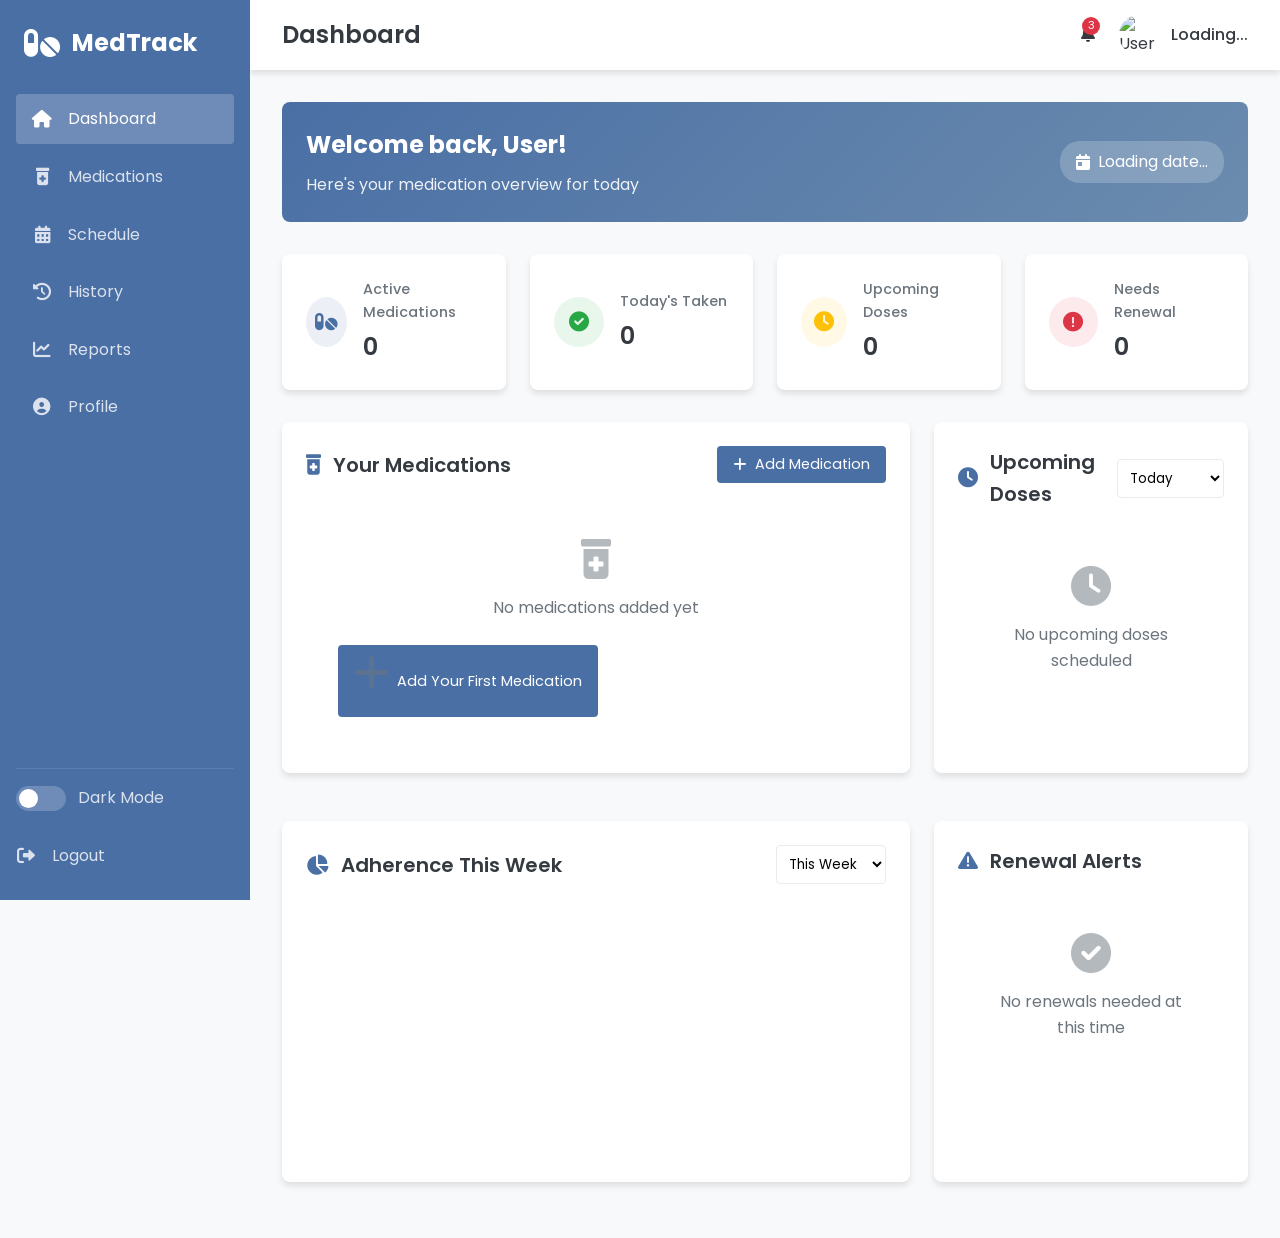
==== dashboard.html @ 0877ee07 "Add files via upload" ====
<!DOCTYPE html>
<html lang="en">
<head>
    <meta charset="UTF-8">
    <meta name="viewport" content="width=device-width, initial-scale=1.0">
    <title>MedTrack - Dashboard</title>
    <link rel="stylesheet" href="dashboard-styles.css">
    <link href="https://fonts.googleapis.com/css2?family=Poppins:wght@300;400;500;600;700&display=swap" rel="stylesheet">
    <link rel="stylesheet" href="https://cdnjs.cloudflare.com/ajax/libs/font-awesome/6.0.0-beta3/css/all.min.css">
    <link rel="stylesheet" href="https://cdnjs.cloudflare.com/ajax/libs/Chart.js/3.7.1/chart.min.css">
    <link rel="manifest" href="manifest.json">
</head>
<body>
    <div class="dashboard-container">
        <!-- Sidebar Navigation -->
        <aside class="sidebar">
            <div class="logo-container">
                <i class="fas fa-pills logo-icon"></i>
                <h1 class="logo-text">MedTrack</h1>
            </div>
            
            <nav class="nav-menu">
                <ul>
                    <li class="active">
                        <a href="#dashboard">
                            <i class="fas fa-home"></i>
                            <span>Dashboard</span>
                        </a>
                    </li>
                    <li>
                        <a href="#medications">
                            <i class="fas fa-prescription-bottle-alt"></i>
                            <span>Medications</span>
                        </a>
                    </li>
                    <li>
                        <a href="#schedule">
                            <i class="fas fa-calendar-alt"></i>
                            <span>Schedule</span>
                        </a>
                    </li>
                    <li>
                        <a href="#history">
                            <i class="fas fa-history"></i>
                            <span>History</span>
                        </a>
                    </li>
                    <li>
                        <a href="#reports">
                            <i class="fas fa-chart-line"></i>
                            <span>Reports</span>
                        </a>
                    </li>
                    <li>
                        <a href="#profile">
                            <i class="fas fa-user-circle"></i>
                            <span>Profile</span>
                        </a>
                    </li>
                </ul>
            </nav>
            
            <div class="sidebar-footer">
                <div class="dark-mode-toggle">
                    <input type="checkbox" id="darkModeToggle" class="toggle-checkbox">
                    <label for="darkModeToggle" class="toggle-label">
                        <i class="fas fa-moon"></i>
                        <i class="fas fa-sun"></i>
                        <span class="toggle-ball"></span>
                    </label>
                    <span>Dark Mode</span>
                </div>
                <button id="logoutBtn" class="logout-btn">
                    <i class="fas fa-sign-out-alt"></i>
                    <span>Logout</span>
                </button>
            </div>
        </aside>
        
        <!-- Main Content Area -->
        <main class="main-content">
            <header class="header">
                <div class="header-left">
                    <button class="menu-toggle" id="menuToggle">
                        <i class="fas fa-bars"></i>
                    </button>
                    <h2 class="page-title">Dashboard</h2>
                </div>
                <div class="header-right">
                    <div class="notification-bell">
                        <i class="fas fa-bell"></i>
                        <span class="notification-count">3</span>
                    </div>
                    <div class="user-profile">
                        <img src="https://via.placeholder.com/40" alt="User" id="userAvatar" class="user-avatar">
                        <span id="userName" class="user-name">Loading...</span>
                    </div>
                </div>
            </header>
            
            <!-- Dashboard Content -->
            <div class="dashboard-content">
                <!-- Welcome Banner -->
                <div class="welcome-banner">
                    <div class="welcome-text">
                        <h3>Welcome back, <span id="welcomeUserName">User</span>!</h3>
                        <p>Here's your medication overview for today</p>
                    </div>
                    <div class="current-date">
                        <i class="fas fa-calendar-day"></i>
                        <span id="currentDate">Loading date...</span>
                    </div>
                </div>
                
                <!-- Quick Stats -->
                <div class="quick-stats">
                    <div class="stat-card">
                        <div class="stat-icon">
                            <i class="fas fa-pills"></i>
                        </div>
                        <div class="stat-info">
                            <h4>Active Medications</h4>
                            <p id="activeMedsCount">0</p>
                        </div>
                    </div>
                    <div class="stat-card">
                        <div class="stat-icon">
                            <i class="fas fa-check-circle"></i>
                        </div>
                        <div class="stat-info">
                            <h4>Today's Taken</h4>
                            <p id="takenTodayCount">0</p>
                        </div>
                    </div>
                    <div class="stat-card">
                        <div class="stat-icon">
                            <i class="fas fa-clock"></i>
                        </div>
                        <div class="stat-info">
                            <h4>Upcoming Doses</h4>
                            <p id="upcomingDosesCount">0</p>
                        </div>
                    </div>
                    <div class="stat-card">
                        <div class="stat-icon">
                            <i class="fas fa-exclamation-circle"></i>
                        </div>
                        <div class="stat-info">
                            <h4>Needs Renewal</h4>
                            <p id="renewalNeededCount">0</p>
                        </div>
                    </div>
                </div>
                
                <!-- Main Dashboard Grid -->
                <div class="dashboard-grid">
                    <!-- Medications Section -->
                    <section class="medications-section">
                        <div class="section-header">
                            <h3><i class="fas fa-prescription-bottle-alt"></i> Your Medications</h3>
                            <button class="add-med-btn" id="addMedBtn">
                                <i class="fas fa-plus"></i> Add Medication
                            </button>
                        </div>
                        
                        <div class="medication-cards" id="medicationCards">
                            <!-- Medication cards will be dynamically inserted here -->
                            <div class="empty-state">
                                <i class="fas fa-prescription-bottle-alt"></i>
                                <p>No medications added yet</p>
                                <button class="add-med-btn" id="addFirstMedBtn">
                                    <i class="fas fa-plus"></i> Add Your First Medication
                                </button>
                            </div>
                        </div>
                    </section>
                    
                    <!-- Upcoming Doses Section -->
                    <section class="upcoming-section">
                        <div class="section-header">
                            <h3><i class="fas fa-clock"></i> Upcoming Doses</h3>
                            <div class="time-filter">
                                <select id="timeFilter">
                                    <option value="today">Today</option>
                                    <option value="tomorrow">Tomorrow</option>
                                    <option value="week">This Week</option>
                                </select>
                            </div>
                        </div>
                        
                        <div class="upcoming-list" id="upcomingList">
                            <!-- Upcoming doses will be dynamically inserted here -->
                            <div class="empty-state">
                                <i class="fas fa-clock"></i>
                                <p>No upcoming doses scheduled</p>
                            </div>
                        </div>
                    </section>
                    
                    <!-- Adherence Chart Section -->
                    <section class="chart-section">
                        <div class="section-header">
                            <h3><i class="fas fa-chart-pie"></i> Adherence This Week</h3>
                            <div class="chart-filter">
                                <select id="chartFilter">
                                    <option value="week">This Week</option>
                                    <option value="month">This Month</option>
                                    <option value="year">This Year</option>
                                </select>
                            </div>
                        </div>
                        
                        <div class="chart-container">
                            <canvas id="adherenceChart"></canvas>
                        </div>
                    </section>
                    
                    <!-- Renewal Alerts Section -->
                    <section class="renewal-section">
                        <div class="section-header">
                            <h3><i class="fas fa-exclamation-triangle"></i> Renewal Alerts</h3>
                        </div>
                        
                        <div class="renewal-cards" id="renewalCards">
                            <!-- Renewal alerts will be dynamically inserted here -->
                            <div class="empty-state">
                                <i class="fas fa-check-circle"></i>
                                <p>No renewals needed at this time</p>
                            </div>
                        </div>
                    </section>
                </div>
            </div>
        </main>
    </div>
    
    <!-- Add Medication Modal -->
    <div class="modal" id="addMedModal">
        <div class="modal-content">
            <div class="modal-header">
                <h3>Add New Medication</h3>
                <button class="close-modal" id="closeMedModal">&times;</button>
            </div>
            <div class="modal-body">
                <form id="medicationForm">
                    <div class="form-group">
                        <label for="medName">Medication Name*</label>
                        <input type="text" id="medName" placeholder="e.g., Ibuprofen" required>
                    </div>
                    
                    <div class="form-row">
                        <div class="form-group">
                            <label for="medDosage">Dosage*</label>
                            <input type="text" id="medDosage" placeholder="e.g., 200mg" required>
                        </div>
                        <div class="form-group">
                            <label for="medForm">Form*</label>
                            <select id="medForm" required>
                                <option value="">Select form</option>
                                <option value="tablet">Tablet</option>
                                <option value="capsule">Capsule</option>
                                <option value="liquid">Liquid</option>
                                <option value="injection">Injection</option>
                                <option value="cream">Cream/Ointment</option>
                                <option value="other">Other</option>
                            </select>
                        </div>
                    </div>
                    
                    <div class="form-group">
                        <label for="medFrequency">Frequency*</label>
                        <select id="medFrequency" required>
                            <option value="">Select frequency</option>
                            <option value="once">Once daily</option>
                            <option value="twice">Twice daily</option>
                            <option value="thrice">Three times daily</option>
                            <option value="weekly">Weekly</option>
                            <option value="as_needed">As needed</option>
                            <option value="custom">Custom</option>
                        </select>
                    </div>
                    
                    <div class="form-group" id="customTimesContainer" style="display: none;">
                        <label>Custom Times</label>
                        <div class="time-inputs">
                            <div class="time-input">
                                <input type="time" class="custom-time">
                                <button type="button" class="remove-time-btn"><i class="fas fa-times"></i></button>
                            </div>
                        </div>
                        <button type="button" class="add-time-btn" id="addTimeBtn">
                            <i class="fas fa-plus"></i> Add Another Time
                        </button>
                    </div>
                    
                    <div class="form-group">
                        <label for="medInstructions">Special Instructions</label>
                        <textarea id="medInstructions" placeholder="e.g., Take with food, Avoid alcohol, etc." rows="3"></textarea>
                    </div>
                    
                    <div class="form-row">
                        <div class="form-group">
                            <label for="medStartDate">Start Date*</label>
                            <input type="date" id="medStartDate" required>
                        </div>
                        <div class="form-group">
                            <label for="medEndDate">End Date (if applicable)</label>
                            <input type="date" id="medEndDate">
                        </div>
                    </div>
                    
                    <div class="form-group">
                        <label for="medPrescriber">Prescribed By</label>
                        <input type="text" id="medPrescriber" placeholder="Doctor's name">
                    </div>
                    
                    <div class="form-group">
                        <label>Upload Prescription (optional)</label>
                        <div class="file-upload">
                            <input type="file" id="medPrescription" accept=".pdf,.jpg,.png">
                            <label for="medPrescription" class="file-upload-label">
                                <i class="fas fa-cloud-upload-alt"></i>
                                <span>Choose file or drag here</span>
                            </label>
                            <div class="file-info" id="fileInfo">No file selected</div>
                        </div>
                    </div>
                    
                    <div class="form-actions">
                        <button type="button" class="cancel-btn" id="cancelMedBtn">Cancel</button>
                        <button type="submit" class="save-btn">Save Medication</button>
                    </div>
                </form>
            </div>
        </div>
    </div>
    
    <!-- Reminder Modal -->
    <div class="modal" id="reminderModal">
        <div class="modal-content small-modal">
            <div class="modal-header">
                <h3>Time for Your Medication</h3>
                <button class="close-modal" id="closeReminderModal">&times;</button>
            </div>
            <div class="modal-body">
                <div class="reminder-info">
                    <div class="reminder-med-icon">
                        <i class="fas fa-pills"></i>
                    </div>
                    <div class="reminder-details">
                        <h4 id="reminderMedName">Medication Name</h4>
                        <p id="reminderMedDosage">200mg Tablet</p>
                        <p class="reminder-time"><i class="fas fa-clock"></i> <span id="reminderTime">8:00 AM</span></p>
                    </div>
                </div>
                
                <div class="reminder-actions">
                    <button class="reminder-action-btn taken-btn" id="markTakenBtn">
                        <i class="fas fa-check-circle"></i> Taken
                    </button>
                    <button class="reminder-action-btn missed-btn" id="markMissedBtn">
                        <i class="fas fa-times-circle"></i> Missed
                    </button>
                    <button class="reminder-action-btn snooze-btn" id="snoozeBtn">
                        <i class="fas fa-clock"></i> Snooze (10 min)
                    </button>
                </div>
            </div>
        </div>
    </div>
    
    <!-- Confirmation Modal -->
    <div class="modal" id="confirmModal">
        <div class="modal-content small-modal">
            <div class="modal-header">
                <h3 id="confirmTitle">Confirm Action</h3>
                <button class="close-modal" id="closeConfirmModal">&times;</button>
            </div>
            <div class="modal-body">
                <p id="confirmMessage">Are you sure you want to perform this action?</p>
                <div class="confirm-actions">
                    <button class="cancel-btn" id="cancelConfirmBtn">Cancel</button>
                    <button class="confirm-btn" id="proceedConfirmBtn">Confirm</button>
                </div>
            </div>
        </div>
    </div>
    
    <!-- Alert Notification -->
    <div class="alert" id="alertBox"></div>
    
    <!-- Scripts -->
    <script src="https://www.gstatic.com/firebasejs/9.0.2/firebase-app-compat.js"></script>
    <script src="https://www.gstatic.com/firebasejs/9.0.0/firebase-auth-compat.js"></script>
    <script src="https://www.gstatic.com/firebasejs/9.0.0/firebase-firestore-compat.js"></script>
    <script src="https://www.gstatic.com/firebasejs/9.0.0/firebase-storage-compat.js"></script>
    <script src="https://cdnjs.cloudflare.com/ajax/libs/Chart.js/3.7.1/chart.min.js"></script>
    <script src="dashboard-script.js"></script>
</body>
</html>
---- dashboard-styles.css ----
:root {
    --primary-color: #4a6fa5;
    --secondary-color: #6b8cae;
    --accent-color: #ff7e5f;
    --light-color: #f8f9fa;
    --dark-color: #343a40;
    --success-color: #28a745;
    --danger-color: #dc3545;
    --warning-color: #ffc107;
    --info-color: #17a2b8;
    --gray-color: #6c757d;
    --light-gray: #e9ecef;
    --sidebar-width: 250px;
    --sidebar-collapsed-width: 80px;
    --header-height: 70px;
    --shadow: 0 4px 6px rgba(0, 0, 0, 0.1);
    --transition: all 0.3s ease;
}

/* Dark Mode Variables */
body.dark-mode {
    --light-color: #121212;
    --dark-color: #f8f9fa;
    --light-gray: #2d2d2d;
    --gray-color: #adb5bd;
    --sidebar-bg: #000000;
    --header-bg: #1a1a1a;
    --card-bg: #2d2d2d;
}

* {
    margin: 0;
    padding: 0;
    box-sizing: border-box;
}

body {
    font-family: 'Poppins', sans-serif;
    background-color: var(--light-color);
    color: var(--dark-color);
    line-height: 1.6;
    transition: var(--transition);
}

.dashboard-container {
    display: flex;
    min-height: 100vh;
}

/* Sidebar Styles */
.sidebar {
    width: var(--sidebar-width);
    background-color: var(--primary-color);
    color: white;
    padding: 1.5rem 1rem;
    display: flex;
    flex-direction: column;
    transition: var(--transition);
    position: fixed;
    height: 100vh;
    z-index: 100;
}

.logo-container {
    display: flex;
    align-items: center;
    margin-bottom: 2rem;
    padding: 0 0.5rem;
}

.logo-icon {
    font-size: 2rem;
    margin-right: 0.75rem;
}

.logo-text {
    font-size: 1.5rem;
    font-weight: 700;
    transition: var(--transition);
}

.nav-menu {
    flex: 1;
}

.nav-menu ul {
    list-style: none;
}

.nav-menu li {
    margin-bottom: 0.5rem;
}

.nav-menu li a {
    display: flex;
    align-items: center;
    padding: 0.75rem 1rem;
    color: rgba(255, 255, 255, 0.8);
    text-decoration: none;
    border-radius: 4px;
    transition: var(--transition);
}

.nav-menu li a i {
    margin-right: 1rem;
    font-size: 1.1rem;
    width: 20px;
    text-align: center;
}

.nav-menu li a span {
    transition: var(--transition);
}

.nav-menu li a:hover {
    background-color: rgba(255, 255, 255, 0.1);
    color: white;
}

.nav-menu li.active a {
    background-color: rgba(255, 255, 255, 0.2);
    color: white;
}

.sidebar-footer {
    margin-top: auto;
    padding-top: 1rem;
    border-top: 1px solid rgba(255, 255, 255, 0.1);
}

.dark-mode-toggle {
    display: flex;
    align-items: center;
    margin-bottom: 1.5rem;
    color: rgba(255, 255, 255, 0.8);
    cursor: pointer;
}

.toggle-checkbox {
    position: absolute;
    opacity: 0;
}

.toggle-label {
    position: relative;
    display: inline-block;
    width: 50px;
    height: 25px;
    background-color: rgba(255, 255, 255, 0.2);
    border-radius: 50px;
    cursor: pointer;
    transition: var(--transition);
    margin-right: 0.75rem;
}

.toggle-label i {
    position: absolute;
    top: 50%;
    transform: translateY(-50%);
    color: white;
    font-size: 0.8rem;
    transition: var(--transition);
}

.toggle-label .fa-moon {
    left: 6px;
    opacity: 1;
}

.toggle-label .fa-sun {
    right: 6px;
    opacity: 0;
}

.toggle-ball {
    position: absolute;
    top: 3px;
    left: 3px;
    width: 19px;
    height: 19px;
    background-color: white;
    border-radius: 50%;
    transition: var(--transition);
}

.toggle-checkbox:checked + .toggle-label {
    background-color: var(--accent-color);
}

.toggle-checkbox:checked + .toggle-label .toggle-ball {
    transform: translateX(25px);
}

.toggle-checkbox:checked + .toggle-label .fa-moon {
    opacity: 0;
}

.toggle-checkbox:checked + .toggle-label .fa-sun {
    opacity: 1;
}

.logout-btn {
    display: flex;
    align-items: center;
    background: none;
    border: none;
    color: rgba(255, 255, 255, 0.8);
    font-family: 'Poppins', sans-serif;
    font-size: 1rem;
    cursor: pointer;
    padding: 0.5rem 0;
    transition: var(--transition);
    width: 100%;
}

.logout-btn i {
    margin-right: 1rem;
    font-size: 1.1rem;
    width: 20px;
    text-align: center;
}

.logout-btn:hover {
    color: white;
}

/* Main Content Styles */
.main-content {
    flex: 1;
    margin-left: var(--sidebar-width);
    transition: var(--transition);
    min-height: 100vh;
}

.header {
    height: var(--header-height);
    background-color: white;
    display: flex;
    align-items: center;
    justify-content: space-between;
    padding: 0 2rem;
    box-shadow: var(--shadow);
    position: sticky;
    top: 0;
    z-index: 90;
    transition: var(--transition);
}

body.dark-mode .header {
    background-color: var(--header-bg);
}

.header-left {
    display: flex;
    align-items: center;
}

.menu-toggle {
    background: none;
    border: none;
    font-size: 1.25rem;
    color: var(--dark-color);
    cursor: pointer;
    margin-right: 1.5rem;
    display: none;
    transition: var(--transition);
}

body.dark-mode .menu-toggle {
    color: var(--light-color);
}

.page-title {
    font-size: 1.5rem;
    font-weight: 600;
    color: var(--dark-color);
    transition: var(--transition);
}

body.dark-mode .page-title {
    color: var(--light-color);
}

.header-right {
    display: flex;
    align-items: center;
}

.notification-bell {
    position: relative;
    margin-right: 1.5rem;
    cursor: pointer;
    color: var(--dark-color);
    transition: var(--transition);
}

body.dark-mode .notification-bell {
    color: var(--light-color);
}

.notification-count {
    position: absolute;
    top: -5px;
    right: -5px;
    background-color: var(--danger-color);
    color: white;
    border-radius: 50%;
    width: 18px;
    height: 18px;
    font-size: 0.7rem;
    display: flex;
    align-items: center;
    justify-content: center;
}

.user-profile {
    display: flex;
    align-items: center;
    cursor: pointer;
}

.user-avatar {
    width: 40px;
    height: 40px;
    border-radius: 50%;
    margin-right: 0.75rem;
    object-fit: cover;
}

.user-name {
    font-weight: 500;
    transition: var(--transition);
}

/* Dashboard Content Styles */
.dashboard-content {
    padding: 2rem;
}

.welcome-banner {
    background-color: var(--primary-color);
    color: white;
    padding: 1.5rem;
    border-radius: 8px;
    margin-bottom: 2rem;
    display: flex;
    justify-content: space-between;
    align-items: center;
    background-image: linear-gradient(135deg, var(--primary-color), var(--secondary-color));
}

.welcome-text h3 {
    font-size: 1.5rem;
    margin-bottom: 0.5rem;
}

.welcome-text p {
    opacity: 0.9;
}

.current-date {
    display: flex;
    align-items: center;
    background-color: rgba(255, 255, 255, 0.2);
    padding: 0.5rem 1rem;
    border-radius: 20px;
}

.current-date i {
    margin-right: 0.5rem;
}

/* Quick Stats */
.quick-stats {
    display: grid;
    grid-template-columns: repeat(auto-fit, minmax(200px, 1fr));
    gap: 1.5rem;
    margin-bottom: 2rem;
}

.stat-card {
    background-color: white;
    border-radius: 8px;
    padding: 1.5rem;
    box-shadow: var(--shadow);
    display: flex;
    align-items: center;
    transition: var(--transition);
}

body.dark-mode .stat-card {
    background-color: var(--card-bg);
}

.stat-icon {
    width: 50px;
    height: 50px;
    border-radius: 50%;
    display: flex;
    align-items: center;
    justify-content: center;
    margin-right: 1rem;
    font-size: 1.25rem;
}

.stat-card:nth-child(1) .stat-icon {
    background-color: rgba(74, 111, 165, 0.1);
    color: var(--primary-color);
}

.stat-card:nth-child(2) .stat-icon {
    background-color: rgba(40, 167, 69, 0.1);
    color: var(--success-color);
}

.stat-card:nth-child(3) .stat-icon {
    background-color: rgba(255, 193, 7, 0.1);
    color: var(--warning-color);
}

.stat-card:nth-child(4) .stat-icon {
    background-color: rgba(220, 53, 69, 0.1);
    color: var(--danger-color);
}

.stat-info h4 {
    font-size: 0.9rem;
    font-weight: 500;
    color: var(--gray-color);
    margin-bottom: 0.25rem;
}

.stat-info p {
    font-size: 1.5rem;
    font-weight: 600;
}

/* Dashboard Grid */
.dashboard-grid {
    display: grid;
    grid-template-columns: 2fr 1fr;
    gap: 1.5rem;
}

.medications-section, .upcoming-section, .chart-section, .renewal-section {
    background-color: white;
    border-radius: 8px;
    padding: 1.5rem;
    box-shadow: var(--shadow);
    margin-bottom: 1.5rem;
    transition: var(--transition);
}

body.dark-mode .medications-section,
body.dark-mode .upcoming-section,
body.dark-mode .chart-section,
body.dark-mode .renewal-section {
    background-color: var(--card-bg);
}

.section-header {
    display: flex;
    justify-content: space-between;
    align-items: center;
    margin-bottom: 1.5rem;
}

.section-header h3 {
    font-size: 1.25rem;
    font-weight: 600;
    display: flex;
    align-items: center;
}

.section-header h3 i {
    margin-right: 0.75rem;
    color: var(--primary-color);
}

.add-med-btn {
    background-color: var(--primary-color);
    color: white;
    border: none;
    border-radius: 4px;
    padding: 0.5rem 1rem;
    font-family: 'Poppins', sans-serif;
    font-size: 0.9rem;
    cursor: pointer;
    display: flex;
    align-items: center;
    transition: var(--transition);
}

.add-med-btn i {
    margin-right: 0.5rem;
}

.add-med-btn:hover {
    background-color: #3a5a8c;
}

.time-filter select, .chart-filter select {
    padding: 0.5rem;
    border-radius: 4px;
    border: 1px solid var(--light-gray);
    font-family: 'Poppins', sans-serif;
    background-color: white;
    transition: var(--transition);
}

body.dark-mode .time-filter select,
body.dark-mode .chart-filter select {
    background-color: var(--light-gray);
    border-color: #444;
    color: var(--dark-color);
}

/* Medication Cards */
.medication-cards {
    display: grid;
    grid-template-columns: repeat(auto-fill, minmax(280px, 1fr));
    gap: 1.5rem;
}

.med-card {
    background-color: white;
    border-radius: 8px;
    padding: 1.5rem;
    box-shadow: var(--shadow);
    border-left: 4px solid var(--primary-color);
    transition: var(--transition);
    position: relative;
}

body.dark-mode .med-card {
    background-color: var(--card-bg);
}

.med-card-header {
    display: flex;
    justify-content: space-between;
    align-items: flex-start;
    margin-bottom: 1rem;
}

.med-name {
    font-size: 1.1rem;
    font-weight: 600;
    margin-bottom: 0.25rem;
}

.med-dosage {
    color: var(--gray-color);
    font-size: 0.9rem;
}

.med-actions {
    display: flex;
}

.med-action-btn {
    background: none;
    border: none;
    color: var(--gray-color);
    font-size: 1rem;
    cursor: pointer;
    margin-left: 0.75rem;
    transition: var(--transition);
}

.med-action-btn:hover {
    color: var(--primary-color);
}

.med-schedule {
    margin-bottom: 1rem;
}

.schedule-item {
    display: flex;
    align-items: center;
    margin-bottom: 0.5rem;
}

.schedule-item i {
    color: var(--primary-color);
    margin-right: 0.5rem;
    font-size: 0.9rem;
}

.next-dose {
    font-weight: 500;
    color: var(--primary-color);
}

.med-footer {
    display: flex;
    justify-content: space-between;
    align-items: center;
    padding-top: 1rem;
    border-top: 1px solid var(--light-gray);
}

.med-status {
    font-size: 0.8rem;
    padding: 0.25rem 0.75rem;
    border-radius: 20px;
    background-color: rgba(40, 167, 69, 0.1);
    color: var(--success-color);
}

.med-status.warning {
    background-color: rgba(255, 193, 7, 0.1);
    color: var(--warning-color);
}

.med-status.danger {
    background-color: rgba(220, 53, 69, 0.1);
    color: var(--danger-color);
}

.take-btn {
    background-color: var(--primary-color);
    color: white;
    border: none;
    border-radius: 4px;
    padding: 0.5rem 1rem;
    font-family: 'Poppins', sans-serif;
    font-size: 0.9rem;
    cursor: pointer;
    transition: var(--transition);
}

.take-btn:hover {
    background-color: #3a5a8c;
}

.take-btn.taken {
    background-color: var(--success-color);
}

.take-btn.missed {
    background-color: var(--danger-color);
}

.empty-state {
    text-align: center;
    padding: 2rem;
    grid-column: 1 / -1;
}

.empty-state i {
    font-size: 2.5rem;
    color: var(--gray-color);
    margin-bottom: 1rem;
    opacity: 0.5;
}

.empty-state p {
    color: var(--gray-color);
    margin-bottom: 1.5rem;
}

/* Upcoming List */
.upcoming-list {
    display: flex;
    flex-direction: column;
    gap: 1rem;
}

.upcoming-item {
    display: flex;
    align-items: center;
    padding: 1rem;
    background-color: var(--light-gray);
    border-radius: 8px;
    transition: var(--transition);
}

body.dark-mode .upcoming-item {
    background-color: #3a3a3a;
}

.upcoming-time {
    font-weight: 600;
    margin-right: 1rem;
    min-width: 70px;
}

.upcoming-med {
    flex: 1;
}

.upcoming-med-name {
    font-weight: 500;
    margin-bottom: 0.25rem;
}

.upcoming-med-dosage {
    font-size: 0.8rem;
    color: var(--gray-color);
}

.upcoming-action {
    background: none;
    border: none;
    color: var(--primary-color);
    font-size: 1rem;
    cursor: pointer;
    transition: var(--transition);
}

.upcoming-action:hover {
    color: var(--secondary-color);
}

/* Chart Section */
.chart-container {
    height: 250px;
    margin-top: 1rem;
}

/* Renewal Cards */
.renewal-cards {
    display: flex;
    flex-direction: column;
    gap: 1rem;
}

.renewal-card {
    display: flex;
    align-items: center;
    padding: 1rem;
    background-color: rgba(220, 53, 69, 0.05);
    border-radius: 8px;
    border-left: 4px solid var(--danger-color);
    transition: var(--transition);
}

body.dark-mode .renewal-card {
    background-color: rgba(220, 53, 69, 0.1);
}

.renewal-card.warning {
    background-color: rgba(255, 193, 7, 0.05);
    border-left-color: var(--warning-color);
}

body.dark-mode .renewal-card.warning {
    background-color: rgba(255, 193, 7, 0.1);
}

.renewal-med {
    flex: 1;
}

.renewal-med-name {
    font-weight: 500;
    margin-bottom: 0.25rem;
}

.renewal-med-info {
    font-size: 0.8rem;
    color: var(--gray-color);
}

.renewal-status {
    font-size: 0.8rem;
    padding: 0.25rem 0.75rem;
    border-radius: 20px;
    background-color: rgba(220, 53, 69, 0.1);
    color: var(--danger-color);
    margin-right: 1rem;
}

.renewal-card.warning .renewal-status {
    background-color: rgba(255, 193, 7, 0.1);
    color: var(--warning-color);
}

.renewal-btn {
    background: none;
    border: 1px solid var(--danger-color);
    color: var(--danger-color);
    border-radius: 4px;
    padding: 0.5rem 1rem;
    font-family: 'Poppins', sans-serif;
    font-size: 0.9rem;
    cursor: pointer;
    transition: var(--transition);
}

.renewal-btn:hover {
    background-color: var(--danger-color);
    color: white;
}

.renewal-card.warning .renewal-btn {
    border-color: var(--warning-color);
    color: var(--warning-color);
}

.renewal-card.warning .renewal-btn:hover {
    background-color: var(--warning-color);
    color: var(--dark-color);
}

/* Modal Styles */
.modal {
    position: fixed;
    top: 0;
    left: 0;
    width: 100%;
    height: 100%;
    background-color: rgba(0, 0, 0, 0.5);
    display: flex;
    align-items: center;
    justify-content: center;
    z-index: 1000;
    opacity: 0;
    visibility: hidden;
    transition: var(--transition);
}

.modal.active {
    opacity: 1;
    visibility: visible;
}

.modal-content {
    background-color: white;
    border-radius: 8px;
    width: 100%;
    max-width: 600px;
    max-height: 90vh;
    overflow-y: auto;
    box-shadow: var(--shadow);
    transform: translateY(-20px);
    transition: var(--transition);
}

body.dark-mode .modal-content {
    background-color: var(--card-bg);
}

.modal.active .modal-content {
    transform: translateY(0);
}

.modal-header {
    padding: 1.5rem;
    border-bottom: 1px solid var(--light-gray);
    display: flex;
    justify-content: space-between;
    align-items: center;
}

.modal-header h3 {
    font-size: 1.25rem;
    font-weight: 600;
}

.close-modal {
    background: none;
    border: none;
    font-size: 1.5rem;
    color: var(--gray-color);
    cursor: pointer;
    transition: var(--transition);
}

.close-modal:hover {
    color: var(--danger-color);
}

.modal-body {
    padding: 1.5rem;
}

.small-modal .modal-content {
    max-width: 400px;
}

/* Form Styles */
.form-group {
    margin-bottom: 1.5rem;
}

.form-group label {
    display: block;
    margin-bottom: 0.5rem;
    font-weight: 500;
}

.form-group input,
.form-group select,
.form-group textarea {
    width: 100%;
    padding: 0.75rem;
    border: 1px solid var(--light-gray);
    border-radius: 4px;
    font-family: 'Poppins', sans-serif;
    transition: var(--transition);
}

body.dark-mode .form-group input,
body.dark-mode .form-group select,
body.dark-mode .form-group textarea {
    background-color: var(--light-gray);
    border-color: #444;
    color: var(--dark-color);
}

.form-group input:focus,
.form-group select:focus,
.form-group textarea:focus {
    outline: none;
    border-color: var(--primary-color);
    box-shadow: 0 0 0 2px rgba(74, 111, 165, 0.2);
}

.form-row {
    display: flex;
    gap: 1.5rem;
}

.form-row .form-group {
    flex: 1;
}

.time-inputs {
    display: flex;
    flex-direction: column;
    gap: 0.5rem;
    margin-bottom: 0.5rem;
}

.time-input {
    display: flex;
    align-items: center;
}

.time-input input {
    flex: 1;
    margin-right: 0.5rem;
}

.remove-time-btn {
    background: none;
    border: none;
    color: var(--danger-color);
    cursor: pointer;
    font-size: 1rem;
}

.add-time-btn {
    background: none;
    border: none;
    color: var(--primary-color);
    font-family: 'Poppins', sans-serif;
    font-size: 0.9rem;
    cursor: pointer;
    display: flex;
    align-items: center;
    margin-top: 0.5rem;
}

.add-time-btn i {
    margin-right: 0.5rem;
}

.file-upload {
    margin-top: 0.5rem;
}

.file-upload-label {
    display: block;
    padding: 1.5rem;
    border: 2px dashed var(--light-gray);
    border-radius: 4px;
    text-align: center;
    cursor: pointer;
    transition: var(--transition);
}

body.dark-mode .file-upload-label {
    border-color: #444;
}

.file-upload-label:hover {
    border-color: var(--primary-color);
}

.file-upload-label i {
    font-size: 1.5rem;
    color: var(--primary-color);
    margin-bottom: 0.5rem;
    display: block;
}

.file-upload input[type="file"] {
    display: none;
}

.file-info {
    margin-top: 0.5rem;
    font-size: 0.9rem;
    color: var(--gray-color);
}

.form-actions {
    display: flex;
    justify-content: flex-end;
    gap: 1rem;
    margin-top: 2rem;
}

.cancel-btn {
    background-color: var(--light-gray);
    color: var(--dark-color);
    border: none;
    border-radius: 4px;
    padding: 0.75rem 1.5rem;
    font-family: 'Poppins', sans-serif;
    font-size: 1rem;
    cursor: pointer;
    transition: var(--transition);
}

body.dark-mode .cancel-btn {
    background-color: #3a3a3a;
    color: var(--light-color);
}

.cancel-btn:hover {
    background-color: #ddd;
}

body.dark-mode .cancel-btn:hover {
    background-color: #4a4a4a;
}

.save-btn {
    background-color: var(--primary-color);
    color: white;
    border: none;
    border-radius: 4px;
    padding: 0.75rem 1.5rem;
    font-family: 'Poppins', sans-serif;
    font-size: 1rem;
    cursor: pointer;
    transition: var(--transition);
}

.save-btn:hover {
    background-color: #3a5a8c;
}

/* Reminder Modal Styles */
.reminder-info {
    display: flex;
    align-items: center;
    margin-bottom: 1.5rem;
}

.reminder-med-icon {
    width: 60px;
    height: 60px;
    border-radius: 50%;
    background-color: rgba(74, 111, 165, 0.1);
    display: flex;
    align-items: center;
    justify-content: center;
    margin-right: 1.5rem;
    font-size: 1.5rem;
    color: var(--primary-color);
}

.reminder-details h4 {
    font-size: 1.25rem;
    margin-bottom: 0.25rem;
}

.reminder-details p {
    color: var(--gray-color);
    margin-bottom: 0.25rem;
}

.reminder-time {
    color: var(--primary-color) !important;
    font-weight: 500;
}

.reminder-time i {
    margin-right: 0.5rem;
}

.reminder-actions {
    display: flex;
    flex-direction: column;
    gap: 0.75rem;
}

.reminder-action-btn {
    padding: 1rem;
    border: none;
    border-radius: 4px;
    font-family: 'Poppins', sans-serif;
    font-size: 1rem;
    font-weight: 500;
    cursor: pointer;
    display: flex;
    align-items: center;
    justify-content: center;
    transition: var(--transition);
}

.reminder-action-btn i {
    margin-right: 0.75rem;
    font-size: 1.25rem;
}

.taken-btn {
    background-color: var(--success-color);
    color: white;
}

.taken-btn:hover {
    background-color: #218838;
}

.missed-btn {
    background-color: var(--danger-color);
    color: white;
}

.missed-btn:hover {
    background-color: #c82333;
}

.snooze-btn {
    background-color: var(--warning-color);
    color: var(--dark-color);
}

.snooze-btn:hover {
    background-color: #e0a800;
}

/* Confirm Modal Styles */
.confirm-actions {
    display: flex;
    justify-content: flex-end;
    gap: 1rem;
    margin-top: 1.5rem;
}

.confirm-btn {
    background-color: var(--primary-color);
    color: white;
    border: none;
    border-radius: 4px;
    padding: 0.75rem 1.5rem;
    font-family: 'Poppins', sans-serif;
    font-size: 1rem;
    cursor: pointer;
    transition: var(--transition);
}

.confirm-btn:hover {
    background-color: #3a5a8c;
}

/* Alert Notification */
.alert {
    position: fixed;
    top: 1rem;
    right: 1rem;
    padding: 1rem 1.5rem;
    border-radius: 4px;
    color: white;
    font-weight: 500;
    box-shadow: var(--shadow);
    transform: translateX(150%);
    transition: transform 0.3s ease;
    z-index: 1000;
}

.alert.show {
    transform: translateX(0);
}

.alert.success {
    background-color: var(--success-color);
}

.alert.error {
    background-color: var(--danger-color);
}

.alert.warning {
    background-color: var(--warning-color);
    color: var(--dark-color);
}

/* Responsive Styles */
@media (max-width: 1200px) {
    .dashboard-grid {
        grid-template-columns: 1fr;
    }
}

@media (max-width: 992px) {
    .sidebar {
        transform: translateX(-100%);
        width: var(--sidebar-width);
        position: fixed;
        z-index: 100;
    }
    
    .sidebar.active {
        transform: translateX(0);
    }
    
    .main-content {
        margin-left: 0;
    }
    
    .menu-toggle {
        display: block;
    }
    
    .quick-stats {
        grid-template-columns: repeat(2, 1fr);
    }
}

@media (max-width: 768px) {
    .form-row {
        flex-direction: column;
        gap: 1.5rem;
    }
    
    .quick-stats {
        grid-template-columns: 1fr;
    }
    
    .header {
        padding: 0 1rem;
    }
    
    .dashboard-content {
        padding: 1.5rem 1rem;
    }
}

@media (max-width: 576px) {
    .welcome-banner {
        flex-direction: column;
        align-items: flex-start;
    }
    
    .current-date {
        margin-top: 1rem;
    }
    
    .modal-content {
        max-width: 95%;
    }
    
    .reminder-actions {
        flex-direction: column;
    }
    
    .form-actions, .confirm-actions {
        flex-direction: column-reverse;
        gap: 0.75rem;
    }
    
    .cancel-btn, .save-btn, .confirm-btn {
        width: 100%;
    }
}
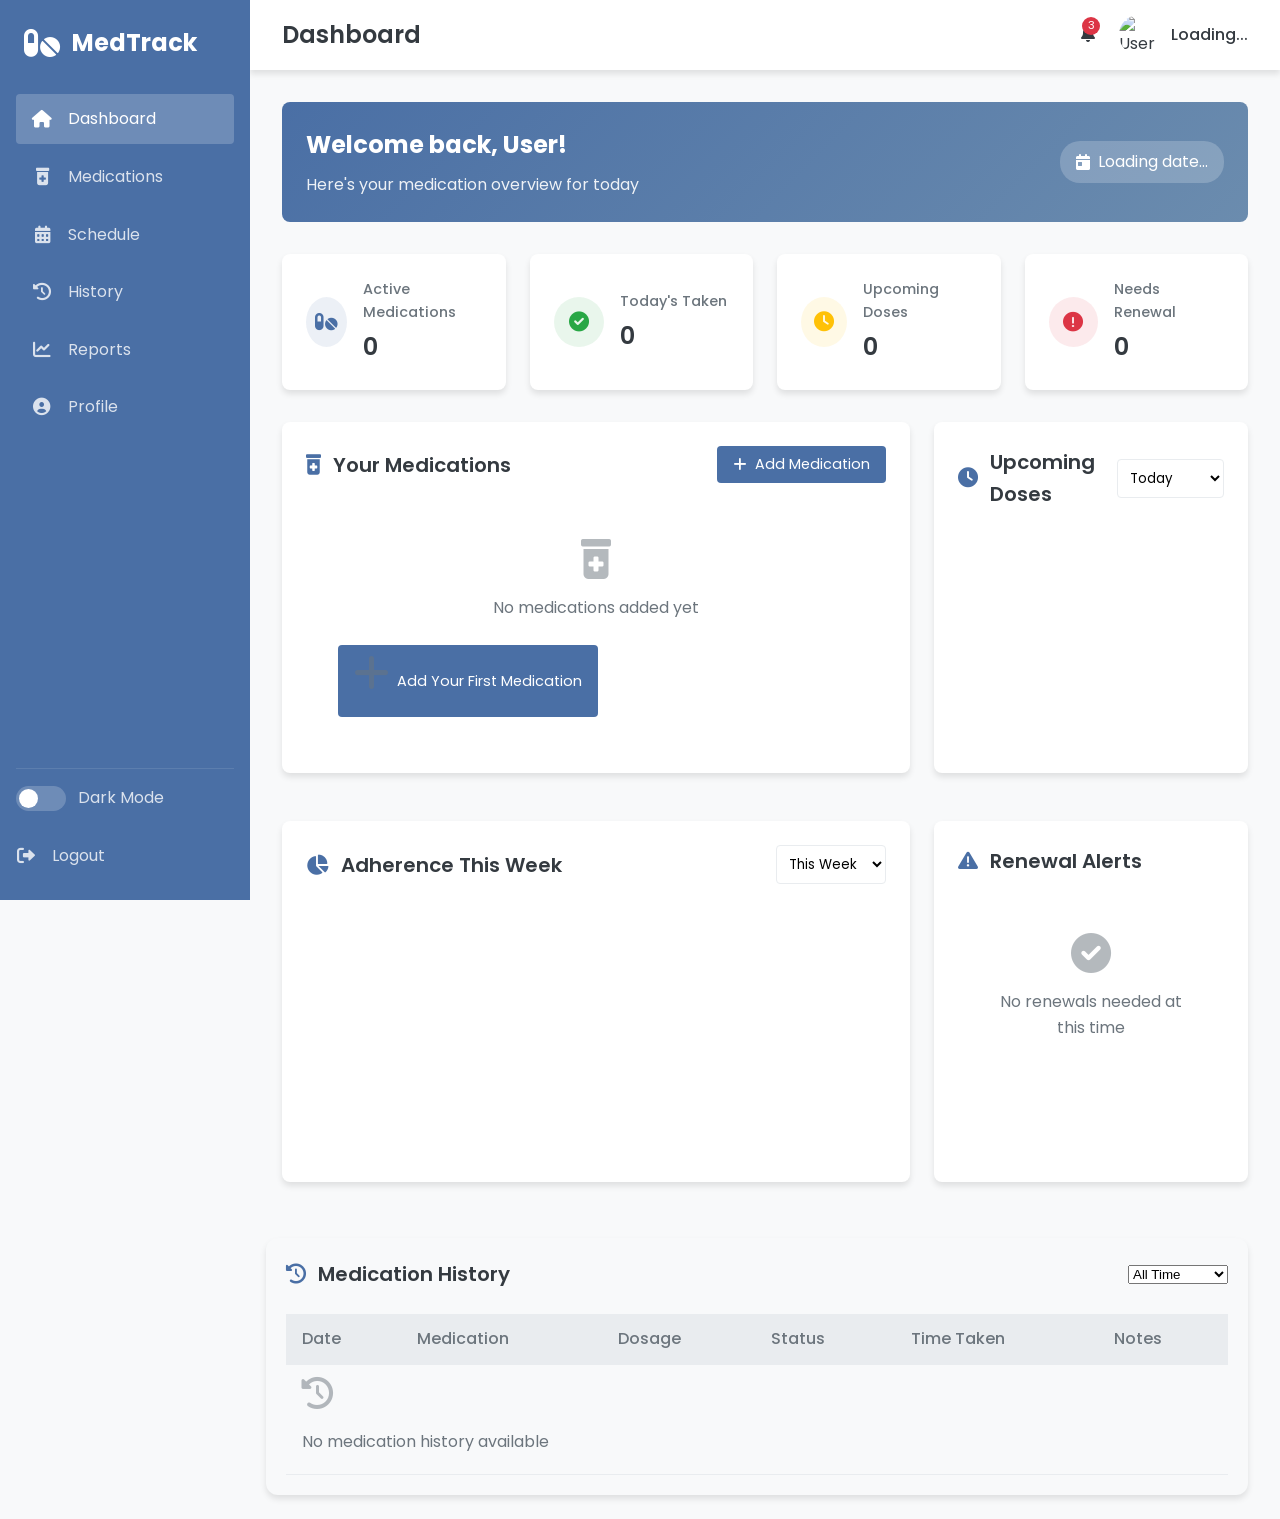
==== commit 65e400a8: "Add files via upload" ====
--- a/dashboard.html
+++ b/dashboard.html
@@ -1,394 +1,449 @@
 <!DOCTYPE html>
 <html lang="en">
-<head>
-    <meta charset="UTF-8">
-    <meta name="viewport" content="width=device-width, initial-scale=1.0">
+  <head>
+    <meta charset="UTF-8" />
+    <meta name="viewport" content="width=device-width, initial-scale=1.0" />
     <title>MedTrack - Dashboard</title>
-    <link rel="stylesheet" href="dashboard-styles.css">
-    <link href="https://fonts.googleapis.com/css2?family=Poppins:wght@300;400;500;600;700&display=swap" rel="stylesheet">
-    <link rel="stylesheet" href="https://cdnjs.cloudflare.com/ajax/libs/font-awesome/6.0.0-beta3/css/all.min.css">
-    <link rel="stylesheet" href="https://cdnjs.cloudflare.com/ajax/libs/Chart.js/3.7.1/chart.min.css">
-    <link rel="manifest" href="manifest.json">
-</head>
-<body>
+    <link rel="stylesheet" href="dashboard-styles.css" />
+    <link
+      href="https://fonts.googleapis.com/css2?family=Poppins:wght@300;400;500;600;700&display=swap"
+      rel="stylesheet"
+    />
+    <link
+      rel="stylesheet"
+      href="https://cdnjs.cloudflare.com/ajax/libs/font-awesome/6.0.0-beta3/css/all.min.css"
+    />
+    <link
+      rel="stylesheet"
+      href="https://cdnjs.cloudflare.com/ajax/libs/Chart.js/3.7.1/chart.min.css"
+    />
+    <link rel="manifest" href="manifest.json" />
+  </head>
+  <body>
     <div class="dashboard-container">
-        <!-- Sidebar Navigation -->
-        <aside class="sidebar">
-            <div class="logo-container">
-                <i class="fas fa-pills logo-icon"></i>
-                <h1 class="logo-text">MedTrack</h1>
-            </div>
-            
-            <nav class="nav-menu">
-                <ul>
-                    <li class="active">
-                        <a href="#dashboard">
-                            <i class="fas fa-home"></i>
-                            <span>Dashboard</span>
-                        </a>
-                    </li>
-                    <li>
-                        <a href="#medications">
-                            <i class="fas fa-prescription-bottle-alt"></i>
-                            <span>Medications</span>
-                        </a>
-                    </li>
-                    <li>
-                        <a href="#schedule">
-                            <i class="fas fa-calendar-alt"></i>
-                            <span>Schedule</span>
-                        </a>
-                    </li>
-                    <li>
-                        <a href="#history">
-                            <i class="fas fa-history"></i>
-                            <span>History</span>
-                        </a>
-                    </li>
-                    <li>
-                        <a href="#reports">
-                            <i class="fas fa-chart-line"></i>
-                            <span>Reports</span>
-                        </a>
-                    </li>
-                    <li>
-                        <a href="#profile">
-                            <i class="fas fa-user-circle"></i>
-                            <span>Profile</span>
-                        </a>
-                    </li>
-                </ul>
-            </nav>
-            
-            <div class="sidebar-footer">
-                <div class="dark-mode-toggle">
-                    <input type="checkbox" id="darkModeToggle" class="toggle-checkbox">
-                    <label for="darkModeToggle" class="toggle-label">
-                        <i class="fas fa-moon"></i>
-                        <i class="fas fa-sun"></i>
-                        <span class="toggle-ball"></span>
-                    </label>
-                    <span>Dark Mode</span>
+      <!-- Sidebar Navigation -->
+      <aside class="sidebar">
+        <div class="logo-container">
+          <i class="fas fa-pills logo-icon"></i>
+          <h1 class="logo-text">MedTrack</h1>
+        </div>
+
+        <nav class="nav-menu">
+          <ul>
+            <li class="active">
+              <a href="#dashboard">
+                <i class="fas fa-home"></i>
+                <span>Dashboard</span>
+              </a>
+            </li>
+            <li>
+              <a href="#medications">
+                <i class="fas fa-prescription-bottle-alt"></i>
+                <span>Medications</span>
+              </a>
+            </li>
+            <li>
+              <a href="#schedule">
+                <i class="fas fa-calendar-alt"></i>
+                <span>Schedule</span>
+              </a>
+            </li>
+            <li>
+              <a href="#history">
+                <i class="fas fa-history"></i>
+                <span>History</span>
+              </a>
+            </li>
+            <li>
+              <a href="#reports">
+                <i class="fas fa-chart-line"></i>
+                <span>Reports</span>
+              </a>
+            </li>
+            <li>
+              <a href="#profile">
+                <i class="fas fa-user-circle"></i>
+                <span>Profile</span>
+              </a>
+            </li>
+          </ul>
+        </nav>
+
+        <div class="sidebar-footer">
+          <div class="dark-mode-toggle">
+            <input
+              type="checkbox"
+              id="darkModeToggle"
+              class="toggle-checkbox"
+            />
+            <label for="darkModeToggle" class="toggle-label">
+              <i class="fas fa-moon"></i>
+              <i class="fas fa-sun"></i>
+              <span class="toggle-ball"></span>
+            </label>
+            <span>Dark Mode</span>
+          </div>
+          <button id="logoutBtn" class="logout-btn">
+            <i class="fas fa-sign-out-alt"></i>
+            <span>Logout</span>
+          </button>
+        </div>
+      </aside>
+
+      <!-- Main Content Area -->
+      <main class="main-content">
+        <header class="header">
+          <div class="header-left">
+            <button class="menu-toggle" id="menuToggle">
+              <i class="fas fa-bars"></i>
+            </button>
+            <h2 class="page-title">Dashboard</h2>
+          </div>
+          <div class="header-right">
+            <div class="notification-bell">
+              <i class="fas fa-bell"></i>
+              <span class="notification-count">3</span>
+            </div>
+            <div class="user-profile">
+              <img
+              src="https://api.dicebear.com/9.x/adventurer-neutral/svg"
+
+                alt="User"
+                id="userAvatar"
+                class="user-avatar"
+              />
+              <span id="userName" class="user-name">Loading...</span>
+            </div>
+          </div>
+        </header>
+
+        <!-- Dashboard Content -->
+        <div class="dashboard-content">
+          <!-- Welcome Banner -->
+          <div class="welcome-banner">
+            <div class="welcome-text">
+              <h3>Welcome back, <span id="welcomeUserName">User</span>!</h3>
+              <p>Here's your medication overview for today</p>
+            </div>
+            <div class="current-date">
+              <i class="fas fa-calendar-day"></i>
+              <span id="currentDate">Loading date...</span>
+            </div>
+          </div>
+
+          <!-- Quick Stats -->
+          <div class="quick-stats">
+            <div class="stat-card">
+              <div class="stat-icon">
+                <i class="fas fa-pills"></i>
+              </div>
+              <div class="stat-info">
+                <h4>Active Medications</h4>
+                <p id="activeMedsCount">0</p>
+              </div>
+            </div>
+            <div class="stat-card">
+              <div class="stat-icon">
+                <i class="fas fa-check-circle"></i>
+              </div>
+              <div class="stat-info">
+                <h4>Today's Taken</h4>
+                <p id="takenTodayCount">0</p>
+              </div>
+            </div>
+            <div class="stat-card">
+              <div class="stat-icon">
+                <i class="fas fa-clock"></i>
+              </div>
+              <div class="stat-info">
+                <h4>Upcoming Doses</h4>
+                <p id="upcomingDosesCount">0</p>
+              </div>
+            </div>
+            <div class="stat-card">
+              <div class="stat-icon">
+                <i class="fas fa-exclamation-circle"></i>
+              </div>
+              <div class="stat-info">
+                <h4>Needs Renewal</h4>
+                <p id="renewalNeededCount">0</p>
+              </div>
+            </div>
+          </div>
+
+          <!-- Main Dashboard Grid -->
+          <div class="dashboard-grid">
+            <!-- Medications Section -->
+            <section class="medications-section">
+              <div class="section-header">
+                <h3>
+                  <i class="fas fa-prescription-bottle-alt"></i> Your
+                  Medications
+                </h3>
+                <button class="add-med-btn" id="addMedBtn">
+                  <i class="fas fa-plus"></i> Add Medication
+                </button>
+              </div>
+
+              <div class="medication-cards" id="medicationCards">
+                <!-- Medication cards will be dynamically inserted here -->
+                <div class="empty-state">
+                  <i class="fas fa-prescription-bottle-alt"></i>
+                  <p>No medications added yet</p>
+                  <button class="add-med-btn" id="addFirstMedBtn">
+                    <i class="fas fa-plus"></i> Add Your First Medication
+                  </button>
                 </div>
-                <button id="logoutBtn" class="logout-btn">
-                    <i class="fas fa-sign-out-alt"></i>
-                    <span>Logout</span>
-                </button>
-            </div>
-        </aside>
-        
-        <!-- Main Content Area -->
-        <main class="main-content">
-            <header class="header">
-                <div class="header-left">
-                    <button class="menu-toggle" id="menuToggle">
-                        <i class="fas fa-bars"></i>
-                    </button>
-                    <h2 class="page-title">Dashboard</h2>
+              </div>
+            </section>
+
+            <!-- Upcoming Doses Section -->
+            <section class="upcoming-section">
+              <div class="section-header">
+                <h3><i class="fas fa-clock"></i> Upcoming Doses</h3>
+                <div class="time-filter">
+                  <select id="timeFilter">
+                    <option value="today">Today</option>
+                    <option value="tomorrow">Tomorrow</option>
+                    <option value="week">This Week</option>
+                  </select>
                 </div>
-                <div class="header-right">
-                    <div class="notification-bell">
-                        <i class="fas fa-bell"></i>
-                        <span class="notification-count">3</span>
-                    </div>
-                    <div class="user-profile">
-                        <img src="https://via.placeholder.com/40" alt="User" id="userAvatar" class="user-avatar">
-                        <span id="userName" class="user-name">Loading...</span>
-                    </div>
+              </div>
+
+              <div class="upcoming-list" id="upcomingList">
+                <!-- Upcoming doses will be dynamically inserted here -->
+              </div>
+            </section>
+
+            <!-- Adherence Chart Section -->
+            <section class="chart-section">
+              <div class="section-header">
+                <h3><i class="fas fa-chart-pie"></i> Adherence This Week</h3>
+                <div class="chart-filter">
+                  <select id="chartFilter">
+                    <option value="week">This Week</option>
+                    <option value="month">This Month</option>
+                    <option value="year">This Year</option>
+                  </select>
                 </div>
-            </header>
-            
-            <!-- Dashboard Content -->
-            <div class="dashboard-content">
-                <!-- Welcome Banner -->
-                <div class="welcome-banner">
-                    <div class="welcome-text">
-                        <h3>Welcome back, <span id="welcomeUserName">User</span>!</h3>
-                        <p>Here's your medication overview for today</p>
-                    </div>
-                    <div class="current-date">
-                        <i class="fas fa-calendar-day"></i>
-                        <span id="currentDate">Loading date...</span>
-                    </div>
+              </div>
+
+              <div class="chart-container">
+                <canvas id="adherenceChart"></canvas>
+              </div>
+            </section>
+
+            <!-- Renewal Alerts Section -->
+            <section class="renewal-section">
+              <div class="section-header">
+                <h3>
+                  <i class="fas fa-exclamation-triangle"></i> Renewal Alerts
+                </h3>
+              </div>
+
+              <div class="renewal-cards" id="renewalCards">
+                <!-- Renewal alerts will be dynamically inserted here -->
+                <div class="empty-state">
+                  <i class="fas fa-check-circle"></i>
+                  <p>No renewals needed at this time</p>
                 </div>
-                
-                <!-- Quick Stats -->
-                <div class="quick-stats">
-                    <div class="stat-card">
-                        <div class="stat-icon">
-                            <i class="fas fa-pills"></i>
-                        </div>
-                        <div class="stat-info">
-                            <h4>Active Medications</h4>
-                            <p id="activeMedsCount">0</p>
-                        </div>
-                    </div>
-                    <div class="stat-card">
-                        <div class="stat-icon">
-                            <i class="fas fa-check-circle"></i>
-                        </div>
-                        <div class="stat-info">
-                            <h4>Today's Taken</h4>
-                            <p id="takenTodayCount">0</p>
-                        </div>
-                    </div>
-                    <div class="stat-card">
-                        <div class="stat-icon">
-                            <i class="fas fa-clock"></i>
-                        </div>
-                        <div class="stat-info">
-                            <h4>Upcoming Doses</h4>
-                            <p id="upcomingDosesCount">0</p>
-                        </div>
-                    </div>
-                    <div class="stat-card">
-                        <div class="stat-icon">
-                            <i class="fas fa-exclamation-circle"></i>
-                        </div>
-                        <div class="stat-info">
-                            <h4>Needs Renewal</h4>
-                            <p id="renewalNeededCount">0</p>
-                        </div>
-                    </div>
-                </div>
-                
-                <!-- Main Dashboard Grid -->
-                <div class="dashboard-grid">
-                    <!-- Medications Section -->
-                    <section class="medications-section">
-                        <div class="section-header">
-                            <h3><i class="fas fa-prescription-bottle-alt"></i> Your Medications</h3>
-                            <button class="add-med-btn" id="addMedBtn">
-                                <i class="fas fa-plus"></i> Add Medication
-                            </button>
-                        </div>
-                        
-                        <div class="medication-cards" id="medicationCards">
-                            <!-- Medication cards will be dynamically inserted here -->
-                            <div class="empty-state">
-                                <i class="fas fa-prescription-bottle-alt"></i>
-                                <p>No medications added yet</p>
-                                <button class="add-med-btn" id="addFirstMedBtn">
-                                    <i class="fas fa-plus"></i> Add Your First Medication
-                                </button>
-                            </div>
-                        </div>
-                    </section>
-                    
-                    <!-- Upcoming Doses Section -->
-                    <section class="upcoming-section">
-                        <div class="section-header">
-                            <h3><i class="fas fa-clock"></i> Upcoming Doses</h3>
-                            <div class="time-filter">
-                                <select id="timeFilter">
-                                    <option value="today">Today</option>
-                                    <option value="tomorrow">Tomorrow</option>
-                                    <option value="week">This Week</option>
-                                </select>
-                            </div>
-                        </div>
-                        
-                        <div class="upcoming-list" id="upcomingList">
-                            <!-- Upcoming doses will be dynamically inserted here -->
-                            <div class="empty-state">
-                                <i class="fas fa-clock"></i>
-                                <p>No upcoming doses scheduled</p>
-                            </div>
-                        </div>
-                    </section>
-                    
-                    <!-- Adherence Chart Section -->
-                    <section class="chart-section">
-                        <div class="section-header">
-                            <h3><i class="fas fa-chart-pie"></i> Adherence This Week</h3>
-                            <div class="chart-filter">
-                                <select id="chartFilter">
-                                    <option value="week">This Week</option>
-                                    <option value="month">This Month</option>
-                                    <option value="year">This Year</option>
-                                </select>
-                            </div>
-                        </div>
-                        
-                        <div class="chart-container">
-                            <canvas id="adherenceChart"></canvas>
-                        </div>
-                    </section>
-                    
-                    <!-- Renewal Alerts Section -->
-                    <section class="renewal-section">
-                        <div class="section-header">
-                            <h3><i class="fas fa-exclamation-triangle"></i> Renewal Alerts</h3>
-                        </div>
-                        
-                        <div class="renewal-cards" id="renewalCards">
-                            <!-- Renewal alerts will be dynamically inserted here -->
-                            <div class="empty-state">
-                                <i class="fas fa-check-circle"></i>
-                                <p>No renewals needed at this time</p>
-                            </div>
-                        </div>
-                    </section>
-                </div>
-            </div>
-        </main>
+              </div>
+            </section>
+          </div>
+        </div>
+      </main>
     </div>
-    
+
     <!-- Add Medication Modal -->
     <div class="modal" id="addMedModal">
-        <div class="modal-content">
-            <div class="modal-header">
-                <h3>Add New Medication</h3>
-                <button class="close-modal" id="closeMedModal">&times;</button>
-            </div>
-            <div class="modal-body">
-                <form id="medicationForm">
-                    <div class="form-group">
-                        <label for="medName">Medication Name*</label>
-                        <input type="text" id="medName" placeholder="e.g., Ibuprofen" required>
-                    </div>
-                    
-                    <div class="form-row">
-                        <div class="form-group">
-                            <label for="medDosage">Dosage*</label>
-                            <input type="text" id="medDosage" placeholder="e.g., 200mg" required>
-                        </div>
-                        <div class="form-group">
-                            <label for="medForm">Form*</label>
-                            <select id="medForm" required>
-                                <option value="">Select form</option>
-                                <option value="tablet">Tablet</option>
-                                <option value="capsule">Capsule</option>
-                                <option value="liquid">Liquid</option>
-                                <option value="injection">Injection</option>
-                                <option value="cream">Cream/Ointment</option>
-                                <option value="other">Other</option>
-                            </select>
-                        </div>
-                    </div>
-                    
-                    <div class="form-group">
-                        <label for="medFrequency">Frequency*</label>
-                        <select id="medFrequency" required>
-                            <option value="">Select frequency</option>
-                            <option value="once">Once daily</option>
-                            <option value="twice">Twice daily</option>
-                            <option value="thrice">Three times daily</option>
-                            <option value="weekly">Weekly</option>
-                            <option value="as_needed">As needed</option>
-                            <option value="custom">Custom</option>
-                        </select>
-                    </div>
-                    
-                    <div class="form-group" id="customTimesContainer" style="display: none;">
-                        <label>Custom Times</label>
-                        <div class="time-inputs">
-                            <div class="time-input">
-                                <input type="time" class="custom-time">
-                                <button type="button" class="remove-time-btn"><i class="fas fa-times"></i></button>
-                            </div>
-                        </div>
-                        <button type="button" class="add-time-btn" id="addTimeBtn">
-                            <i class="fas fa-plus"></i> Add Another Time
-                        </button>
-                    </div>
-                    
-                    <div class="form-group">
-                        <label for="medInstructions">Special Instructions</label>
-                        <textarea id="medInstructions" placeholder="e.g., Take with food, Avoid alcohol, etc." rows="3"></textarea>
-                    </div>
-                    
-                    <div class="form-row">
-                        <div class="form-group">
-                            <label for="medStartDate">Start Date*</label>
-                            <input type="date" id="medStartDate" required>
-                        </div>
-                        <div class="form-group">
-                            <label for="medEndDate">End Date (if applicable)</label>
-                            <input type="date" id="medEndDate">
-                        </div>
-                    </div>
-                    
-                    <div class="form-group">
-                        <label for="medPrescriber">Prescribed By</label>
-                        <input type="text" id="medPrescriber" placeholder="Doctor's name">
-                    </div>
-                    
-                    <div class="form-group">
-                        <label>Upload Prescription (optional)</label>
-                        <div class="file-upload">
-                            <input type="file" id="medPrescription" accept=".pdf,.jpg,.png">
-                            <label for="medPrescription" class="file-upload-label">
-                                <i class="fas fa-cloud-upload-alt"></i>
-                                <span>Choose file or drag here</span>
-                            </label>
-                            <div class="file-info" id="fileInfo">No file selected</div>
-                        </div>
-                    </div>
-                    
-                    <div class="form-actions">
-                        <button type="button" class="cancel-btn" id="cancelMedBtn">Cancel</button>
-                        <button type="submit" class="save-btn">Save Medication</button>
-                    </div>
-                </form>
-            </div>
-        </div>
+      <div class="modal-content">
+        <div class="modal-header">
+          <h3>Add New Medication</h3>
+          <button class="close-modal" id="closeMedModal">&times;</button>
+        </div>
+        <div class="modal-body">
+          <form id="medicationForm">
+            <div class="form-group">
+              <label for="medName">Medication Name*</label>
+              <input
+                type="text"
+                id="medName"
+                placeholder="e.g., Ibuprofen"
+                required
+              />
+            </div>
+
+            <div class="form-row">
+              <div class="form-group">
+                <label for="medDosage">Dosage*</label>
+                <input
+                  type="text"
+                  id="medDosage"
+                  placeholder="e.g., 200mg"
+                  required
+                />
+              </div>
+              <div class="form-group">
+                <label for="medForm">Form*</label>
+                <select id="medForm" required>
+                  <option value="">Select form</option>
+                  <option value="tablet">Tablet</option>
+                  <option value="capsule">Capsule</option>
+                  <option value="liquid">Liquid</option>
+                  <option value="injection">Injection</option>
+                  <option value="cream">Cream/Ointment</option>
+                  <option value="other">Other</option>
+                </select>
+              </div>
+            </div>
+
+            <div class="form-group">
+              <label for="medFrequency">Frequency*</label>
+              <select id="medFrequency" required>
+                <option value="">Select frequency</option>
+                <option value="once">Once daily</option>
+                <option value="twice">Twice daily</option>
+                <option value="thrice">Three times daily</option>
+                <option value="weekly">Weekly</option>
+                <option value="as_needed">As needed</option>
+                <option value="custom">Custom</option>
+              </select>
+            </div>
+
+            <div
+              class="form-group"
+              id="customTimesContainer"
+              style="display: none"
+            >
+              <label>Custom Times</label>
+              <div class="time-inputs">
+                <div class="time-input">
+                  <input type="time" class="custom-time" />
+                  <button type="button" class="remove-time-btn">
+                    <i class="fas fa-times"></i>
+                  </button>
+                </div>
+              </div>
+              <button type="button" class="add-time-btn" id="addTimeBtn">
+                <i class="fas fa-plus"></i> Add Another Time
+              </button>
+            </div>
+
+            <div class="form-group">
+              <label for="medInstructions">Special Instructions</label>
+              <textarea
+                id="medInstructions"
+                placeholder="e.g., Take with food, Avoid alcohol, etc."
+                rows="3"
+              ></textarea>
+            </div>
+
+            <div class="form-row">
+              <div class="form-group">
+                <label for="medStartDate">Start Date*</label>
+                <input type="date" id="medStartDate" required />
+              </div>
+              <div class="form-group">
+                <label for="medEndDate">End Date (if applicable)</label>
+                <input type="date" id="medEndDate" />
+              </div>
+            </div>
+
+            <div class="form-group">
+              <label for="medPrescriber">Prescribed By</label>
+              <input
+                type="text"
+                id="medPrescriber"
+                placeholder="Doctor's name"
+              />
+            </div>
+
+            <div class="form-group">
+              <label>Upload Prescription (optional)</label>
+              <div class="file-upload">
+                <input
+                  type="file"
+                  id="medPrescription"
+                  accept=".pdf,.jpg,.png"
+                />
+                <label for="medPrescription" class="file-upload-label">
+                  <i class="fas fa-cloud-upload-alt"></i>
+                  <span>Choose file or drag here</span>
+                </label>
+                <div class="file-info" id="fileInfo">No file selected</div>
+              </div>
+            </div>
+
+            <div class="form-actions">
+              <button type="button" class="cancel-btn" id="cancelMedBtn">
+                Cancel
+              </button>
+              <button type="submit" class="save-btn">Save Medication</button>
+            </div>
+          </form>
+        </div>
+      </div>
     </div>
-    
+
     <!-- Reminder Modal -->
     <div class="modal" id="reminderModal">
-        <div class="modal-content small-modal">
-            <div class="modal-header">
-                <h3>Time for Your Medication</h3>
-                <button class="close-modal" id="closeReminderModal">&times;</button>
-            </div>
-            <div class="modal-body">
-                <div class="reminder-info">
-                    <div class="reminder-med-icon">
-                        <i class="fas fa-pills"></i>
-                    </div>
-                    <div class="reminder-details">
-                        <h4 id="reminderMedName">Medication Name</h4>
-                        <p id="reminderMedDosage">200mg Tablet</p>
-                        <p class="reminder-time"><i class="fas fa-clock"></i> <span id="reminderTime">8:00 AM</span></p>
-                    </div>
-                </div>
-                
-                <div class="reminder-actions">
-                    <button class="reminder-action-btn taken-btn" id="markTakenBtn">
-                        <i class="fas fa-check-circle"></i> Taken
-                    </button>
-                    <button class="reminder-action-btn missed-btn" id="markMissedBtn">
-                        <i class="fas fa-times-circle"></i> Missed
-                    </button>
-                    <button class="reminder-action-btn snooze-btn" id="snoozeBtn">
-                        <i class="fas fa-clock"></i> Snooze (10 min)
-                    </button>
-                </div>
-            </div>
-        </div>
+      <div class="modal-content small-modal">
+        <div class="modal-header">
+          <h3>Time for Your Medication</h3>
+          <button class="close-modal" id="closeReminderModal">&times;</button>
+        </div>
+        <div class="modal-body">
+          <div class="reminder-info">
+            <div class="reminder-med-icon">
+              <i class="fas fa-pills"></i>
+            </div>
+            <div class="reminder-details">
+              <h4 id="reminderMedName">Medication Name</h4>
+              <p id="reminderMedDosage">200mg Tablet</p>
+              <p class="reminder-time">
+                <i class="fas fa-clock"></i>
+                <span id="reminderTime">8:00 AM</span>
+              </p>
+            </div>
+          </div>
+
+          <div class="reminder-actions">
+            <button class="reminder-action-btn taken-btn" id="markTakenBtn">
+              <i class="fas fa-check-circle"></i> Taken
+            </button>
+            <button class="reminder-action-btn missed-btn" id="markMissedBtn">
+              <i class="fas fa-times-circle"></i> Missed
+            </button>
+            <button class="reminder-action-btn snooze-btn" id="snoozeBtn">
+              <i class="fas fa-clock"></i> Snooze (10 min)
+            </button>
+          </div>
+        </div>
+      </div>
     </div>
-    
+
     <!-- Confirmation Modal -->
     <div class="modal" id="confirmModal">
-        <div class="modal-content small-modal">
-            <div class="modal-header">
-                <h3 id="confirmTitle">Confirm Action</h3>
-                <button class="close-modal" id="closeConfirmModal">&times;</button>
-            </div>
-            <div class="modal-body">
-                <p id="confirmMessage">Are you sure you want to perform this action?</p>
-                <div class="confirm-actions">
-                    <button class="cancel-btn" id="cancelConfirmBtn">Cancel</button>
-                    <button class="confirm-btn" id="proceedConfirmBtn">Confirm</button>
-                </div>
-            </div>
-        </div>
+      <div class="modal-content small-modal">
+        <div class="modal-header">
+          <h3 id="confirmTitle">Confirm Action</h3>
+          <button class="close-modal" id="closeConfirmModal">&times;</button>
+        </div>
+        <div class="modal-body">
+          <p id="confirmMessage">
+            Are you sure you want to perform this action?
+          </p>
+          <div class="confirm-actions">
+            <button class="cancel-btn" id="cancelConfirmBtn">Cancel</button>
+            <button class="confirm-btn" id="proceedConfirmBtn">Confirm</button>
+          </div>
+        </div>
+      </div>
     </div>
-    
+
     <!-- Alert Notification -->
     <div class="alert" id="alertBox"></div>
-    
+
     <!-- Scripts -->
     <script src="https://www.gstatic.com/firebasejs/9.0.2/firebase-app-compat.js"></script>
     <script src="https://www.gstatic.com/firebasejs/9.0.0/firebase-auth-compat.js"></script>
@@ -396,5 +451,43 @@
     <script src="https://www.gstatic.com/firebasejs/9.0.0/firebase-storage-compat.js"></script>
     <script src="https://cdnjs.cloudflare.com/ajax/libs/Chart.js/3.7.1/chart.min.js"></script>
     <script src="dashboard-script.js"></script>
-</body>
-</html>+
+    <!-- History Section -->
+    <section class="history-section" id="history">
+      <div class="section-header">
+        <h3><i class="fas fa-history"></i> Medication History</h3>
+        <div class="history-filter">
+          <select id="medicationHistoryFilter">
+            <option value="7">Last 7 Days</option>
+            <option value="30">Last 30 Days</option>
+            <option value="90">Last 90 Days</option>
+            <option value="all" selected>All Time</option>
+          </select>
+        </div>
+      </div>
+
+      <div class="history-table-container">
+        <table class="history-table">
+          <thead>
+            <tr>
+              <th>Date</th>
+              <th>Medication</th>
+              <th>Dosage</th>
+              <th>Status</th>
+              <th>Time Taken</th>
+              <th>Notes</th>
+            </tr>
+          </thead>
+          <tbody id="historyTableBody">
+            <tr class="empty-state">
+              <td colspan="6">
+                <i class="fas fa-history"></i>
+                <p>No medication history available</p>
+              </td>
+            </tr>
+          </tbody>
+        </table>
+      </div>
+    </section>
+  </body>
+</html>
--- a/dashboard-styles.css
+++ b/dashboard-styles.css
@@ -1,1283 +1,1444 @@
 :root {
-    --primary-color: #4a6fa5;
-    --secondary-color: #6b8cae;
-    --accent-color: #ff7e5f;
-    --light-color: #f8f9fa;
-    --dark-color: #343a40;
-    --success-color: #28a745;
-    --danger-color: #dc3545;
-    --warning-color: #ffc107;
-    --info-color: #17a2b8;
-    --gray-color: #6c757d;
-    --light-gray: #e9ecef;
-    --sidebar-width: 250px;
-    --sidebar-collapsed-width: 80px;
-    --header-height: 70px;
-    --shadow: 0 4px 6px rgba(0, 0, 0, 0.1);
-    --transition: all 0.3s ease;
+  --primary-color: #4a6fa5;
+  --secondary-color: #6b8cae;
+  --accent-color: #ff7e5f;
+  --light-color: #f8f9fa;
+  --dark-color: #343a40;
+  --success-color: #28a745;
+  --danger-color: #dc3545;
+  --warning-color: #ffc107;
+  --info-color: #17a2b8;
+  --gray-color: #6c757d;
+  --light-gray: #e9ecef;
+  --sidebar-width: 250px;
+  --sidebar-collapsed-width: 80px;
+  --header-height: 70px;
+  --shadow: 0 4px 6px rgba(0, 0, 0, 0.1);
+  --transition: all 0.3s ease;
 }
 
 /* Dark Mode Variables */
 body.dark-mode {
-    --light-color: #121212;
-    --dark-color: #f8f9fa;
-    --light-gray: #2d2d2d;
-    --gray-color: #adb5bd;
-    --sidebar-bg: #000000;
-    --header-bg: #1a1a1a;
-    --card-bg: #2d2d2d;
+  --light-color: #121212;
+  --dark-color: #f8f9fa;
+  --light-gray: #2d2d2d;
+  --gray-color: #adb5bd;
+  --sidebar-bg: #000000;
+  --header-bg: #1a1a1a;
+  --card-bg: #2d2d2d;
 }
 
 * {
-    margin: 0;
-    padding: 0;
-    box-sizing: border-box;
+  margin: 0;
+  padding: 0;
+  box-sizing: border-box;
 }
 
 body {
-    font-family: 'Poppins', sans-serif;
-    background-color: var(--light-color);
-    color: var(--dark-color);
-    line-height: 1.6;
-    transition: var(--transition);
+  font-family: "Poppins", sans-serif;
+  background-color: var(--light-color);
+  color: var(--dark-color);
+  line-height: 1.6;
+  transition: var(--transition);
 }
 
 .dashboard-container {
-    display: flex;
-    min-height: 100vh;
+  display: flex;
+  min-height: 100vh;
 }
 
 /* Sidebar Styles */
 .sidebar {
-    width: var(--sidebar-width);
-    background-color: var(--primary-color);
-    color: white;
-    padding: 1.5rem 1rem;
-    display: flex;
-    flex-direction: column;
-    transition: var(--transition);
-    position: fixed;
-    height: 100vh;
-    z-index: 100;
+  width: var(--sidebar-width);
+  background-color: var(--primary-color);
+  color: white;
+  padding: 1.5rem 1rem;
+  display: flex;
+  flex-direction: column;
+  transition: var(--transition);
+  position: fixed;
+  height: 100vh;
+  z-index: 100;
 }
 
 .logo-container {
-    display: flex;
-    align-items: center;
-    margin-bottom: 2rem;
-    padding: 0 0.5rem;
+  display: flex;
+  align-items: center;
+  margin-bottom: 2rem;
+  padding: 0 0.5rem;
 }
 
 .logo-icon {
-    font-size: 2rem;
-    margin-right: 0.75rem;
+  font-size: 2rem;
+  margin-right: 0.75rem;
 }
 
 .logo-text {
-    font-size: 1.5rem;
-    font-weight: 700;
-    transition: var(--transition);
+  font-size: 1.5rem;
+  font-weight: 700;
+  transition: var(--transition);
 }
 
 .nav-menu {
-    flex: 1;
+  flex: 1;
 }
 
 .nav-menu ul {
-    list-style: none;
+  list-style: none;
 }
 
 .nav-menu li {
-    margin-bottom: 0.5rem;
+  margin-bottom: 0.5rem;
 }
 
 .nav-menu li a {
-    display: flex;
-    align-items: center;
-    padding: 0.75rem 1rem;
-    color: rgba(255, 255, 255, 0.8);
-    text-decoration: none;
-    border-radius: 4px;
-    transition: var(--transition);
+  display: flex;
+  align-items: center;
+  padding: 0.75rem 1rem;
+  color: rgba(255, 255, 255, 0.8);
+  text-decoration: none;
+  border-radius: 4px;
+  transition: var(--transition);
 }
 
 .nav-menu li a i {
-    margin-right: 1rem;
-    font-size: 1.1rem;
-    width: 20px;
-    text-align: center;
+  margin-right: 1rem;
+  font-size: 1.1rem;
+  width: 20px;
+  text-align: center;
 }
 
 .nav-menu li a span {
-    transition: var(--transition);
+  transition: var(--transition);
 }
 
 .nav-menu li a:hover {
-    background-color: rgba(255, 255, 255, 0.1);
-    color: white;
+  background-color: rgba(255, 255, 255, 0.1);
+  color: white;
 }
 
 .nav-menu li.active a {
-    background-color: rgba(255, 255, 255, 0.2);
-    color: white;
+  background-color: rgba(255, 255, 255, 0.2);
+  color: white;
 }
 
 .sidebar-footer {
-    margin-top: auto;
-    padding-top: 1rem;
-    border-top: 1px solid rgba(255, 255, 255, 0.1);
+  margin-top: auto;
+  padding-top: 1rem;
+  border-top: 1px solid rgba(255, 255, 255, 0.1);
 }
 
 .dark-mode-toggle {
-    display: flex;
-    align-items: center;
-    margin-bottom: 1.5rem;
-    color: rgba(255, 255, 255, 0.8);
-    cursor: pointer;
+  display: flex;
+  align-items: center;
+  margin-bottom: 1.5rem;
+  color: rgba(255, 255, 255, 0.8);
+  cursor: pointer;
 }
 
 .toggle-checkbox {
-    position: absolute;
-    opacity: 0;
+  position: absolute;
+  opacity: 0;
 }
 
 .toggle-label {
-    position: relative;
-    display: inline-block;
-    width: 50px;
-    height: 25px;
-    background-color: rgba(255, 255, 255, 0.2);
-    border-radius: 50px;
-    cursor: pointer;
-    transition: var(--transition);
-    margin-right: 0.75rem;
+  position: relative;
+  display: inline-block;
+  width: 50px;
+  height: 25px;
+  background-color: rgba(255, 255, 255, 0.2);
+  border-radius: 50px;
+  cursor: pointer;
+  transition: var(--transition);
+  margin-right: 0.75rem;
 }
 
 .toggle-label i {
-    position: absolute;
-    top: 50%;
-    transform: translateY(-50%);
-    color: white;
-    font-size: 0.8rem;
-    transition: var(--transition);
+  position: absolute;
+  top: 50%;
+  transform: translateY(-50%);
+  color: white;
+  font-size: 0.8rem;
+  transition: var(--transition);
 }
 
 .toggle-label .fa-moon {
-    left: 6px;
-    opacity: 1;
+  left: 6px;
+  opacity: 1;
 }
 
 .toggle-label .fa-sun {
-    right: 6px;
-    opacity: 0;
+  right: 6px;
+  opacity: 0;
 }
 
 .toggle-ball {
-    position: absolute;
-    top: 3px;
-    left: 3px;
-    width: 19px;
-    height: 19px;
-    background-color: white;
-    border-radius: 50%;
-    transition: var(--transition);
+  position: absolute;
+  top: 3px;
+  left: 3px;
+  width: 19px;
+  height: 19px;
+  background-color: white;
+  border-radius: 50%;
+  transition: var(--transition);
 }
 
 .toggle-checkbox:checked + .toggle-label {
-    background-color: var(--accent-color);
+  background-color: var(--accent-color);
 }
 
 .toggle-checkbox:checked + .toggle-label .toggle-ball {
-    transform: translateX(25px);
+  transform: translateX(25px);
 }
 
 .toggle-checkbox:checked + .toggle-label .fa-moon {
-    opacity: 0;
+  opacity: 0;
 }
 
 .toggle-checkbox:checked + .toggle-label .fa-sun {
-    opacity: 1;
+  opacity: 1;
 }
 
 .logout-btn {
-    display: flex;
-    align-items: center;
-    background: none;
-    border: none;
-    color: rgba(255, 255, 255, 0.8);
-    font-family: 'Poppins', sans-serif;
-    font-size: 1rem;
-    cursor: pointer;
-    padding: 0.5rem 0;
-    transition: var(--transition);
-    width: 100%;
+  display: flex;
+  align-items: center;
+  background: none;
+  border: none;
+  color: rgba(255, 255, 255, 0.8);
+  font-family: "Poppins", sans-serif;
+  font-size: 1rem;
+  cursor: pointer;
+  padding: 0.5rem 0;
+  transition: var(--transition);
+  width: 100%;
 }
 
 .logout-btn i {
-    margin-right: 1rem;
-    font-size: 1.1rem;
-    width: 20px;
-    text-align: center;
+  margin-right: 1rem;
+  font-size: 1.1rem;
+  width: 20px;
+  text-align: center;
 }
 
 .logout-btn:hover {
-    color: white;
+  color: white;
 }
 
 /* Main Content Styles */
 .main-content {
-    flex: 1;
-    margin-left: var(--sidebar-width);
-    transition: var(--transition);
-    min-height: 100vh;
+  flex: 1;
+  margin-left: var(--sidebar-width);
+  transition: var(--transition);
+  min-height: 100vh;
 }
 
 .header {
-    height: var(--header-height);
-    background-color: white;
-    display: flex;
-    align-items: center;
-    justify-content: space-between;
-    padding: 0 2rem;
-    box-shadow: var(--shadow);
-    position: sticky;
-    top: 0;
-    z-index: 90;
-    transition: var(--transition);
+  height: var(--header-height);
+  background-color: white;
+  display: flex;
+  align-items: center;
+  justify-content: space-between;
+  padding: 0 2rem;
+  box-shadow: var(--shadow);
+  position: sticky;
+  top: 0;
+  z-index: 90;
+  transition: var(--transition);
 }
 
 body.dark-mode .header {
-    background-color: var(--header-bg);
+  background-color: var(--header-bg);
 }
 
 .header-left {
-    display: flex;
-    align-items: center;
+  display: flex;
+  align-items: center;
 }
 
 .menu-toggle {
-    background: none;
-    border: none;
-    font-size: 1.25rem;
-    color: var(--dark-color);
-    cursor: pointer;
-    margin-right: 1.5rem;
-    display: none;
-    transition: var(--transition);
+  background: none;
+  border: none;
+  font-size: 1.25rem;
+  color: var(--dark-color);
+  cursor: pointer;
+  margin-right: 1.5rem;
+  display: none;
+  transition: var(--transition);
 }
 
 body.dark-mode .menu-toggle {
-    color: var(--light-color);
+  color: var(--light-color);
 }
 
 .page-title {
-    font-size: 1.5rem;
-    font-weight: 600;
-    color: var(--dark-color);
-    transition: var(--transition);
+  font-size: 1.5rem;
+  font-weight: 600;
+  color: var(--dark-color);
+  transition: var(--transition);
 }
 
 body.dark-mode .page-title {
-    color: var(--light-color);
+  color: #fff;
 }
 
 .header-right {
-    display: flex;
-    align-items: center;
+  display: flex;
+  align-items: center;
 }
 
 .notification-bell {
-    position: relative;
-    margin-right: 1.5rem;
-    cursor: pointer;
-    color: var(--dark-color);
-    transition: var(--transition);
+  position: relative;
+  margin-right: 1.5rem;
+  cursor: pointer;
+  color: var(--dark-color);
+  transition: var(--transition);
 }
 
 body.dark-mode .notification-bell {
-    color: var(--light-color);
+  color: var(--light-color);
 }
 
 .notification-count {
-    position: absolute;
-    top: -5px;
-    right: -5px;
-    background-color: var(--danger-color);
-    color: white;
-    border-radius: 50%;
-    width: 18px;
-    height: 18px;
-    font-size: 0.7rem;
-    display: flex;
-    align-items: center;
-    justify-content: center;
+  position: absolute;
+  top: -5px;
+  right: -5px;
+  background-color: var(--danger-color);
+  color: white;
+  border-radius: 50%;
+  width: 18px;
+  height: 18px;
+  font-size: 0.7rem;
+  display: flex;
+  align-items: center;
+  justify-content: center;
 }
 
 .user-profile {
-    display: flex;
-    align-items: center;
-    cursor: pointer;
+  display: flex;
+  align-items: center;
+  cursor: pointer;
 }
 
 .user-avatar {
-    width: 40px;
-    height: 40px;
-    border-radius: 50%;
-    margin-right: 0.75rem;
-    object-fit: cover;
+  width: 40px;
+  height: 40px;
+  border-radius: 50%;
+  margin-right: 0.75rem;
+  object-fit: cover;
 }
 
 .user-name {
-    font-weight: 500;
-    transition: var(--transition);
+  font-weight: 500;
+  transition: var(--transition);
 }
 
 /* Dashboard Content Styles */
 .dashboard-content {
-    padding: 2rem;
+  padding: 2rem;
 }
 
 .welcome-banner {
-    background-color: var(--primary-color);
-    color: white;
-    padding: 1.5rem;
-    border-radius: 8px;
-    margin-bottom: 2rem;
-    display: flex;
-    justify-content: space-between;
-    align-items: center;
-    background-image: linear-gradient(135deg, var(--primary-color), var(--secondary-color));
+  background-color: var(--primary-color);
+  color: white;
+  padding: 1.5rem;
+  border-radius: 8px;
+  margin-bottom: 2rem;
+  display: flex;
+  justify-content: space-between;
+  align-items: center;
+  background-image: linear-gradient(
+    135deg,
+    var(--primary-color),
+    var(--secondary-color)
+  );
 }
 
 .welcome-text h3 {
-    font-size: 1.5rem;
-    margin-bottom: 0.5rem;
+  font-size: 1.5rem;
+  margin-bottom: 0.5rem;
 }
 
 .welcome-text p {
-    opacity: 0.9;
+  opacity: 0.9;
 }
 
 .current-date {
-    display: flex;
-    align-items: center;
-    background-color: rgba(255, 255, 255, 0.2);
-    padding: 0.5rem 1rem;
-    border-radius: 20px;
+  display: flex;
+  align-items: center;
+  background-color: rgba(255, 255, 255, 0.2);
+  padding: 0.5rem 1rem;
+  border-radius: 20px;
 }
 
 .current-date i {
-    margin-right: 0.5rem;
+  margin-right: 0.5rem;
 }
 
 /* Quick Stats */
 .quick-stats {
-    display: grid;
-    grid-template-columns: repeat(auto-fit, minmax(200px, 1fr));
-    gap: 1.5rem;
-    margin-bottom: 2rem;
+  display: grid;
+  grid-template-columns: repeat(auto-fit, minmax(200px, 1fr));
+  gap: 1.5rem;
+  margin-bottom: 2rem;
 }
 
 .stat-card {
-    background-color: white;
-    border-radius: 8px;
-    padding: 1.5rem;
-    box-shadow: var(--shadow);
-    display: flex;
-    align-items: center;
-    transition: var(--transition);
+  background-color: white;
+  border-radius: 8px;
+  padding: 1.5rem;
+  box-shadow: var(--shadow);
+  display: flex;
+  align-items: center;
+  transition: var(--transition);
 }
 
 body.dark-mode .stat-card {
-    background-color: var(--card-bg);
+  background-color: var(--card-bg);
 }
 
 .stat-icon {
-    width: 50px;
-    height: 50px;
-    border-radius: 50%;
-    display: flex;
-    align-items: center;
-    justify-content: center;
-    margin-right: 1rem;
-    font-size: 1.25rem;
+  width: 50px;
+  height: 50px;
+  border-radius: 50%;
+  display: flex;
+  align-items: center;
+  justify-content: center;
+  margin-right: 1rem;
+  font-size: 1.25rem;
 }
 
 .stat-card:nth-child(1) .stat-icon {
-    background-color: rgba(74, 111, 165, 0.1);
-    color: var(--primary-color);
+  background-color: rgba(74, 111, 165, 0.1);
+  color: var(--primary-color);
 }
 
 .stat-card:nth-child(2) .stat-icon {
-    background-color: rgba(40, 167, 69, 0.1);
-    color: var(--success-color);
+  background-color: rgba(40, 167, 69, 0.1);
+  color: var(--success-color);
 }
 
 .stat-card:nth-child(3) .stat-icon {
-    background-color: rgba(255, 193, 7, 0.1);
-    color: var(--warning-color);
+  background-color: rgba(255, 193, 7, 0.1);
+  color: var(--warning-color);
 }
 
 .stat-card:nth-child(4) .stat-icon {
-    background-color: rgba(220, 53, 69, 0.1);
-    color: var(--danger-color);
+  background-color: rgba(220, 53, 69, 0.1);
+  color: var(--danger-color);
 }
 
 .stat-info h4 {
-    font-size: 0.9rem;
-    font-weight: 500;
-    color: var(--gray-color);
-    margin-bottom: 0.25rem;
+  font-size: 0.9rem;
+  font-weight: 500;
+  color: var(--gray-color);
+  margin-bottom: 0.25rem;
 }
 
 .stat-info p {
-    font-size: 1.5rem;
-    font-weight: 600;
+  font-size: 1.5rem;
+  font-weight: 600;
 }
 
 /* Dashboard Grid */
 .dashboard-grid {
-    display: grid;
-    grid-template-columns: 2fr 1fr;
-    gap: 1.5rem;
-}
-
-.medications-section, .upcoming-section, .chart-section, .renewal-section {
-    background-color: white;
-    border-radius: 8px;
-    padding: 1.5rem;
-    box-shadow: var(--shadow);
-    margin-bottom: 1.5rem;
-    transition: var(--transition);
+  display: grid;
+  grid-template-columns: 2fr 1fr;
+  gap: 1.5rem;
+}
+
+.medications-section,
+.upcoming-section,
+.chart-section,
+.renewal-section {
+  background-color: white;
+  border-radius: 8px;
+  padding: 1.5rem;
+  box-shadow: var(--shadow);
+  margin-bottom: 1.5rem;
+  transition: var(--transition);
 }
 
 body.dark-mode .medications-section,
 body.dark-mode .upcoming-section,
 body.dark-mode .chart-section,
 body.dark-mode .renewal-section {
-    background-color: var(--card-bg);
+  background-color: var(--card-bg);
 }
 
 .section-header {
-    display: flex;
-    justify-content: space-between;
-    align-items: center;
-    margin-bottom: 1.5rem;
+  display: flex;
+  justify-content: space-between;
+  align-items: center;
+  margin-bottom: 1.5rem;
 }
 
 .section-header h3 {
-    font-size: 1.25rem;
-    font-weight: 600;
-    display: flex;
-    align-items: center;
+  font-size: 1.25rem;
+  font-weight: 600;
+  display: flex;
+  align-items: center;
 }
 
 .section-header h3 i {
-    margin-right: 0.75rem;
-    color: var(--primary-color);
+  margin-right: 0.75rem;
+  color: var(--primary-color);
 }
 
 .add-med-btn {
-    background-color: var(--primary-color);
-    color: white;
-    border: none;
-    border-radius: 4px;
-    padding: 0.5rem 1rem;
-    font-family: 'Poppins', sans-serif;
-    font-size: 0.9rem;
-    cursor: pointer;
-    display: flex;
-    align-items: center;
-    transition: var(--transition);
+  background-color: var(--primary-color);
+  color: white;
+  border: none;
+  border-radius: 4px;
+  padding: 0.5rem 1rem;
+  font-family: "Poppins", sans-serif;
+  font-size: 0.9rem;
+  cursor: pointer;
+  display: flex;
+  align-items: center;
+  transition: var(--transition);
 }
 
 .add-med-btn i {
-    margin-right: 0.5rem;
+  margin-right: 0.5rem;
 }
 
 .add-med-btn:hover {
-    background-color: #3a5a8c;
-}
-
-.time-filter select, .chart-filter select {
-    padding: 0.5rem;
-    border-radius: 4px;
-    border: 1px solid var(--light-gray);
-    font-family: 'Poppins', sans-serif;
-    background-color: white;
-    transition: var(--transition);
+  background-color: #3a5a8c;
+}
+
+.time-filter select,
+.chart-filter select {
+  padding: 0.5rem;
+  border-radius: 4px;
+  border: 1px solid var(--light-gray);
+  font-family: "Poppins", sans-serif;
+  background-color: white;
+  transition: var(--transition);
 }
 
 body.dark-mode .time-filter select,
 body.dark-mode .chart-filter select {
-    background-color: var(--light-gray);
-    border-color: #444;
-    color: var(--dark-color);
+  background-color: var(--light-gray);
+  border-color: #444;
+  color: var(--dark-color);
 }
 
 /* Medication Cards */
 .medication-cards {
-    display: grid;
-    grid-template-columns: repeat(auto-fill, minmax(280px, 1fr));
-    gap: 1.5rem;
+  display: grid;
+  grid-template-columns: repeat(auto-fill, minmax(280px, 1fr));
+  gap: 1.5rem;
 }
 
 .med-card {
-    background-color: white;
-    border-radius: 8px;
-    padding: 1.5rem;
-    box-shadow: var(--shadow);
-    border-left: 4px solid var(--primary-color);
-    transition: var(--transition);
-    position: relative;
+  background-color: white;
+  border-radius: 8px;
+  padding: 1.5rem;
+  box-shadow: var(--shadow);
+  border-left: 4px solid var(--primary-color);
+  transition: var(--transition);
+  position: relative;
 }
 
 body.dark-mode .med-card {
-    background-color: var(--card-bg);
+  background-color: var(--card-bg);
 }
 
 .med-card-header {
-    display: flex;
-    justify-content: space-between;
-    align-items: flex-start;
-    margin-bottom: 1rem;
+  display: flex;
+  justify-content: space-between;
+  align-items: flex-start;
+  margin-bottom: 1rem;
 }
 
 .med-name {
-    font-size: 1.1rem;
-    font-weight: 600;
-    margin-bottom: 0.25rem;
+  font-size: 1.1rem;
+  font-weight: 600;
+  margin-bottom: 0.25rem;
 }
 
 .med-dosage {
-    color: var(--gray-color);
-    font-size: 0.9rem;
+  color: var(--gray-color);
+  font-size: 0.9rem;
 }
 
 .med-actions {
-    display: flex;
+  display: flex;
 }
 
 .med-action-btn {
-    background: none;
-    border: none;
-    color: var(--gray-color);
-    font-size: 1rem;
-    cursor: pointer;
-    margin-left: 0.75rem;
-    transition: var(--transition);
+  background: none;
+  border: none;
+  color: var(--gray-color);
+  font-size: 1rem;
+  cursor: pointer;
+  margin-left: 0.75rem;
+  transition: var(--transition);
 }
 
 .med-action-btn:hover {
-    color: var(--primary-color);
+  color: var(--primary-color);
 }
 
 .med-schedule {
-    margin-bottom: 1rem;
+  margin-bottom: 1rem;
 }
 
 .schedule-item {
-    display: flex;
-    align-items: center;
-    margin-bottom: 0.5rem;
+  display: flex;
+  align-items: center;
+  margin-bottom: 0.5rem;
 }
 
 .schedule-item i {
-    color: var(--primary-color);
-    margin-right: 0.5rem;
-    font-size: 0.9rem;
+  color: var(--primary-color);
+  margin-right: 0.5rem;
+  font-size: 0.9rem;
 }
 
 .next-dose {
-    font-weight: 500;
-    color: var(--primary-color);
+  font-weight: 500;
+  color: var(--primary-color);
 }
 
 .med-footer {
-    display: flex;
-    justify-content: space-between;
-    align-items: center;
-    padding-top: 1rem;
-    border-top: 1px solid var(--light-gray);
+  display: flex;
+  justify-content: space-between;
+  align-items: center;
+  padding-top: 1rem;
+  border-top: 1px solid var(--light-gray);
 }
 
 .med-status {
-    font-size: 0.8rem;
-    padding: 0.25rem 0.75rem;
-    border-radius: 20px;
-    background-color: rgba(40, 167, 69, 0.1);
-    color: var(--success-color);
+  font-size: 0.8rem;
+  padding: 0.25rem 0.75rem;
+  border-radius: 20px;
+  background-color: rgba(40, 167, 69, 0.1);
+  color: var(--success-color);
 }
 
 .med-status.warning {
-    background-color: rgba(255, 193, 7, 0.1);
-    color: var(--warning-color);
+  background-color: rgba(255, 193, 7, 0.1);
+  color: var(--warning-color);
 }
 
 .med-status.danger {
-    background-color: rgba(220, 53, 69, 0.1);
-    color: var(--danger-color);
+  background-color: rgba(220, 53, 69, 0.1);
+  color: var(--danger-color);
 }
 
 .take-btn {
-    background-color: var(--primary-color);
-    color: white;
-    border: none;
-    border-radius: 4px;
-    padding: 0.5rem 1rem;
-    font-family: 'Poppins', sans-serif;
-    font-size: 0.9rem;
-    cursor: pointer;
-    transition: var(--transition);
+  background-color: var(--primary-color);
+  color: white;
+  border: none;
+  border-radius: 4px;
+  padding: 0.5rem 1rem;
+  font-family: "Poppins", sans-serif;
+  font-size: 0.9rem;
+  cursor: pointer;
+  transition: var(--transition);
 }
 
 .take-btn:hover {
-    background-color: #3a5a8c;
+  background-color: #3a5a8c;
 }
 
 .take-btn.taken {
-    background-color: var(--success-color);
+  background-color: var(--success-color);
 }
 
 .take-btn.missed {
-    background-color: var(--danger-color);
+  background-color: var(--danger-color);
 }
 
 .empty-state {
-    text-align: center;
-    padding: 2rem;
-    grid-column: 1 / -1;
+  text-align: center;
+  padding: 2rem;
+  grid-column: 1 / -1;
 }
 
 .empty-state i {
-    font-size: 2.5rem;
-    color: var(--gray-color);
-    margin-bottom: 1rem;
-    opacity: 0.5;
+  font-size: 2.5rem;
+  color: var(--gray-color);
+  margin-bottom: 1rem;
+  opacity: 0.5;
 }
 
 .empty-state p {
-    color: var(--gray-color);
-    margin-bottom: 1.5rem;
+  color: var(--gray-color);
+  margin-bottom: 1.5rem;
 }
 
 /* Upcoming List */
 .upcoming-list {
-    display: flex;
-    flex-direction: column;
-    gap: 1rem;
+  display: flex;
+  flex-direction: column;
+  gap: 1rem;
 }
 
 .upcoming-item {
-    display: flex;
-    align-items: center;
-    padding: 1rem;
-    background-color: var(--light-gray);
-    border-radius: 8px;
-    transition: var(--transition);
+  display: flex;
+  align-items: center;
+  padding: 1rem;
+  background-color: var(--light-gray);
+  border-radius: 8px;
+  transition: var(--transition);
 }
 
 body.dark-mode .upcoming-item {
-    background-color: #3a3a3a;
+  background-color: #3a3a3a;
 }
 
 .upcoming-time {
-    font-weight: 600;
-    margin-right: 1rem;
-    min-width: 70px;
+  font-weight: 600;
+  margin-right: 1rem;
+  min-width: 70px;
 }
 
 .upcoming-med {
-    flex: 1;
+  flex: 1;
 }
 
 .upcoming-med-name {
-    font-weight: 500;
-    margin-bottom: 0.25rem;
+  font-weight: 500;
+  margin-bottom: 0.25rem;
 }
 
 .upcoming-med-dosage {
-    font-size: 0.8rem;
-    color: var(--gray-color);
+  font-size: 0.8rem;
+  color: var(--gray-color);
 }
 
 .upcoming-action {
-    background: none;
-    border: none;
-    color: var(--primary-color);
-    font-size: 1rem;
-    cursor: pointer;
-    transition: var(--transition);
+  background: none;
+  border: none;
+  color: var(--primary-color);
+  font-size: 1rem;
+  cursor: pointer;
+  transition: var(--transition);
 }
 
 .upcoming-action:hover {
-    color: var(--secondary-color);
+  color: var(--secondary-color);
 }
 
 /* Chart Section */
 .chart-container {
-    height: 250px;
-    margin-top: 1rem;
+  height: 250px;
+  margin-top: 1rem;
 }
 
 /* Renewal Cards */
 .renewal-cards {
-    display: flex;
-    flex-direction: column;
-    gap: 1rem;
+  display: flex;
+  flex-direction: column;
+  gap: 1rem;
 }
 
 .renewal-card {
-    display: flex;
-    align-items: center;
-    padding: 1rem;
-    background-color: rgba(220, 53, 69, 0.05);
-    border-radius: 8px;
-    border-left: 4px solid var(--danger-color);
-    transition: var(--transition);
+  display: flex;
+  align-items: center;
+  padding: 1rem;
+  background-color: rgba(220, 53, 69, 0.05);
+  border-radius: 8px;
+  border-left: 4px solid var(--danger-color);
+  transition: var(--transition);
 }
 
 body.dark-mode .renewal-card {
-    background-color: rgba(220, 53, 69, 0.1);
+  background-color: rgba(220, 53, 69, 0.1);
 }
 
 .renewal-card.warning {
-    background-color: rgba(255, 193, 7, 0.05);
-    border-left-color: var(--warning-color);
+  background-color: rgba(255, 193, 7, 0.05);
+  border-left-color: var(--warning-color);
 }
 
 body.dark-mode .renewal-card.warning {
-    background-color: rgba(255, 193, 7, 0.1);
+  background-color: rgba(255, 193, 7, 0.1);
 }
 
 .renewal-med {
-    flex: 1;
+  flex: 1;
 }
 
 .renewal-med-name {
-    font-weight: 500;
-    margin-bottom: 0.25rem;
+  font-weight: 500;
+  margin-bottom: 0.25rem;
 }
 
 .renewal-med-info {
-    font-size: 0.8rem;
-    color: var(--gray-color);
+  font-size: 0.8rem;
+  color: var(--gray-color);
 }
 
 .renewal-status {
-    font-size: 0.8rem;
-    padding: 0.25rem 0.75rem;
-    border-radius: 20px;
-    background-color: rgba(220, 53, 69, 0.1);
-    color: var(--danger-color);
-    margin-right: 1rem;
+  font-size: 0.8rem;
+  padding: 0.25rem 0.75rem;
+  border-radius: 20px;
+  background-color: rgba(220, 53, 69, 0.1);
+  color: var(--danger-color);
+  margin-right: 1rem;
 }
 
 .renewal-card.warning .renewal-status {
-    background-color: rgba(255, 193, 7, 0.1);
-    color: var(--warning-color);
+  background-color: rgba(255, 193, 7, 0.1);
+  color: var(--warning-color);
 }
 
 .renewal-btn {
-    background: none;
-    border: 1px solid var(--danger-color);
-    color: var(--danger-color);
-    border-radius: 4px;
-    padding: 0.5rem 1rem;
-    font-family: 'Poppins', sans-serif;
-    font-size: 0.9rem;
-    cursor: pointer;
-    transition: var(--transition);
+  background: none;
+  border: 1px solid var(--danger-color);
+  color: var(--danger-color);
+  border-radius: 4px;
+  padding: 0.5rem 1rem;
+  font-family: "Poppins", sans-serif;
+  font-size: 0.9rem;
+  cursor: pointer;
+  transition: var(--transition);
 }
 
 .renewal-btn:hover {
-    background-color: var(--danger-color);
-    color: white;
+  background-color: var(--danger-color);
+  color: white;
 }
 
 .renewal-card.warning .renewal-btn {
-    border-color: var(--warning-color);
-    color: var(--warning-color);
+  border-color: var(--warning-color);
+  color: var(--warning-color);
 }
 
 .renewal-card.warning .renewal-btn:hover {
-    background-color: var(--warning-color);
-    color: var(--dark-color);
+  background-color: var(--warning-color);
+  color: var(--dark-color);
 }
 
 /* Modal Styles */
 .modal {
-    position: fixed;
-    top: 0;
-    left: 0;
-    width: 100%;
-    height: 100%;
-    background-color: rgba(0, 0, 0, 0.5);
-    display: flex;
-    align-items: center;
-    justify-content: center;
-    z-index: 1000;
-    opacity: 0;
-    visibility: hidden;
-    transition: var(--transition);
+  position: fixed;
+  top: 0;
+  left: 0;
+  width: 100%;
+  height: 100%;
+  background-color: rgba(0, 0, 0, 0.5);
+  display: flex;
+  align-items: center;
+  justify-content: center;
+  z-index: 1000;
+  opacity: 0;
+  visibility: hidden;
+  transition: var(--transition);
 }
 
 .modal.active {
-    opacity: 1;
-    visibility: visible;
+  opacity: 1;
+  visibility: visible;
 }
 
 .modal-content {
-    background-color: white;
-    border-radius: 8px;
-    width: 100%;
-    max-width: 600px;
-    max-height: 90vh;
-    overflow-y: auto;
-    box-shadow: var(--shadow);
-    transform: translateY(-20px);
-    transition: var(--transition);
+  background-color: white;
+  border-radius: 8px;
+  width: 100%;
+  max-width: 600px;
+  max-height: 90vh;
+  overflow-y: auto;
+  box-shadow: var(--shadow);
+  transform: translateY(-20px);
+  transition: var(--transition);
 }
 
 body.dark-mode .modal-content {
-    background-color: var(--card-bg);
+  background-color: var(--card-bg);
 }
 
 .modal.active .modal-content {
-    transform: translateY(0);
+  transform: translateY(0);
 }
 
 .modal-header {
-    padding: 1.5rem;
-    border-bottom: 1px solid var(--light-gray);
-    display: flex;
-    justify-content: space-between;
-    align-items: center;
+  padding: 1.5rem;
+  border-bottom: 1px solid var(--light-gray);
+  display: flex;
+  justify-content: space-between;
+  align-items: center;
 }
 
 .modal-header h3 {
-    font-size: 1.25rem;
-    font-weight: 600;
+  font-size: 1.25rem;
+  font-weight: 600;
 }
 
 .close-modal {
-    background: none;
-    border: none;
-    font-size: 1.5rem;
-    color: var(--gray-color);
-    cursor: pointer;
-    transition: var(--transition);
+  background: none;
+  border: none;
+  font-size: 1.5rem;
+  color: var(--gray-color);
+  cursor: pointer;
+  transition: var(--transition);
 }
 
 .close-modal:hover {
-    color: var(--danger-color);
+  color: var(--danger-color);
 }
 
 .modal-body {
-    padding: 1.5rem;
+  padding: 1.5rem;
 }
 
 .small-modal .modal-content {
-    max-width: 400px;
+  max-width: 400px;
 }
 
 /* Form Styles */
 .form-group {
-    margin-bottom: 1.5rem;
+  margin-bottom: 1.5rem;
 }
 
 .form-group label {
-    display: block;
-    margin-bottom: 0.5rem;
-    font-weight: 500;
+  display: block;
+  margin-bottom: 0.5rem;
+  font-weight: 500;
 }
 
 .form-group input,
 .form-group select,
 .form-group textarea {
-    width: 100%;
-    padding: 0.75rem;
-    border: 1px solid var(--light-gray);
-    border-radius: 4px;
-    font-family: 'Poppins', sans-serif;
-    transition: var(--transition);
+  width: 100%;
+  padding: 0.75rem;
+  border: 1px solid var(--light-gray);
+  border-radius: 4px;
+  font-family: "Poppins", sans-serif;
+  transition: var(--transition);
 }
 
 body.dark-mode .form-group input,
 body.dark-mode .form-group select,
 body.dark-mode .form-group textarea {
-    background-color: var(--light-gray);
-    border-color: #444;
-    color: var(--dark-color);
+  background-color: var(--light-gray);
+  border-color: #444;
+  color: var(--dark-color);
 }
 
 .form-group input:focus,
 .form-group select:focus,
 .form-group textarea:focus {
-    outline: none;
-    border-color: var(--primary-color);
-    box-shadow: 0 0 0 2px rgba(74, 111, 165, 0.2);
+  outline: none;
+  border-color: var(--primary-color);
+  box-shadow: 0 0 0 2px rgba(74, 111, 165, 0.2);
 }
 
 .form-row {
-    display: flex;
-    gap: 1.5rem;
+  display: flex;
+  gap: 1.5rem;
 }
 
 .form-row .form-group {
-    flex: 1;
+  flex: 1;
 }
 
 .time-inputs {
-    display: flex;
-    flex-direction: column;
-    gap: 0.5rem;
-    margin-bottom: 0.5rem;
+  display: flex;
+  flex-direction: column;
+  gap: 0.5rem;
+  margin-bottom: 0.5rem;
 }
 
 .time-input {
-    display: flex;
-    align-items: center;
+  display: flex;
+  align-items: center;
 }
 
 .time-input input {
-    flex: 1;
-    margin-right: 0.5rem;
+  flex: 1;
+  margin-right: 0.5rem;
 }
 
 .remove-time-btn {
-    background: none;
-    border: none;
-    color: var(--danger-color);
-    cursor: pointer;
-    font-size: 1rem;
+  background: none;
+  border: none;
+  color: var(--danger-color);
+  cursor: pointer;
+  font-size: 1rem;
 }
 
 .add-time-btn {
-    background: none;
-    border: none;
-    color: var(--primary-color);
-    font-family: 'Poppins', sans-serif;
-    font-size: 0.9rem;
-    cursor: pointer;
-    display: flex;
-    align-items: center;
-    margin-top: 0.5rem;
+  background: none;
+  border: none;
+  color: var(--primary-color);
+  font-family: "Poppins", sans-serif;
+  font-size: 0.9rem;
+  cursor: pointer;
+  display: flex;
+  align-items: center;
+  margin-top: 0.5rem;
 }
 
 .add-time-btn i {
-    margin-right: 0.5rem;
+  margin-right: 0.5rem;
 }
 
 .file-upload {
-    margin-top: 0.5rem;
+  margin-top: 0.5rem;
 }
 
 .file-upload-label {
-    display: block;
-    padding: 1.5rem;
-    border: 2px dashed var(--light-gray);
-    border-radius: 4px;
-    text-align: center;
-    cursor: pointer;
-    transition: var(--transition);
+  display: block;
+  padding: 1.5rem;
+  border: 2px dashed var(--light-gray);
+  border-radius: 4px;
+  text-align: center;
+  cursor: pointer;
+  transition: var(--transition);
 }
 
 body.dark-mode .file-upload-label {
-    border-color: #444;
+  border-color: #444;
 }
 
 .file-upload-label:hover {
-    border-color: var(--primary-color);
+  border-color: var(--primary-color);
 }
 
 .file-upload-label i {
-    font-size: 1.5rem;
-    color: var(--primary-color);
-    margin-bottom: 0.5rem;
-    display: block;
+  font-size: 1.5rem;
+  color: var(--primary-color);
+  margin-bottom: 0.5rem;
+  display: block;
 }
 
 .file-upload input[type="file"] {
-    display: none;
+  display: none;
 }
 
 .file-info {
-    margin-top: 0.5rem;
-    font-size: 0.9rem;
-    color: var(--gray-color);
+  margin-top: 0.5rem;
+  font-size: 0.9rem;
+  color: var(--gray-color);
 }
 
 .form-actions {
-    display: flex;
-    justify-content: flex-end;
-    gap: 1rem;
-    margin-top: 2rem;
+  display: flex;
+  justify-content: flex-end;
+  gap: 1rem;
+  margin-top: 2rem;
 }
 
 .cancel-btn {
-    background-color: var(--light-gray);
-    color: var(--dark-color);
-    border: none;
-    border-radius: 4px;
-    padding: 0.75rem 1.5rem;
-    font-family: 'Poppins', sans-serif;
-    font-size: 1rem;
-    cursor: pointer;
-    transition: var(--transition);
+  background-color: var(--light-gray);
+  color: var(--dark-color);
+  border: none;
+  border-radius: 4px;
+  padding: 0.75rem 1.5rem;
+  font-family: "Poppins", sans-serif;
+  font-size: 1rem;
+  cursor: pointer;
+  transition: var(--transition);
 }
 
 body.dark-mode .cancel-btn {
-    background-color: #3a3a3a;
-    color: var(--light-color);
+  background-color: #3a3a3a;
+  color: var(--light-color);
 }
 
 .cancel-btn:hover {
-    background-color: #ddd;
+  background-color: #ddd;
 }
 
 body.dark-mode .cancel-btn:hover {
-    background-color: #4a4a4a;
+  background-color: #4a4a4a;
 }
 
 .save-btn {
-    background-color: var(--primary-color);
-    color: white;
-    border: none;
-    border-radius: 4px;
-    padding: 0.75rem 1.5rem;
-    font-family: 'Poppins', sans-serif;
-    font-size: 1rem;
-    cursor: pointer;
-    transition: var(--transition);
+  background-color: var(--primary-color);
+  color: white;
+  border: none;
+  border-radius: 4px;
+  padding: 0.75rem 1.5rem;
+  font-family: "Poppins", sans-serif;
+  font-size: 1rem;
+  cursor: pointer;
+  transition: var(--transition);
 }
 
 .save-btn:hover {
-    background-color: #3a5a8c;
+  background-color: #3a5a8c;
 }
 
 /* Reminder Modal Styles */
 .reminder-info {
-    display: flex;
-    align-items: center;
-    margin-bottom: 1.5rem;
+  display: flex;
+  align-items: center;
+  margin-bottom: 1.5rem;
 }
 
 .reminder-med-icon {
-    width: 60px;
-    height: 60px;
-    border-radius: 50%;
-    background-color: rgba(74, 111, 165, 0.1);
-    display: flex;
-    align-items: center;
-    justify-content: center;
-    margin-right: 1.5rem;
-    font-size: 1.5rem;
-    color: var(--primary-color);
+  width: 60px;
+  height: 60px;
+  border-radius: 50%;
+  background-color: rgba(74, 111, 165, 0.1);
+  display: flex;
+  align-items: center;
+  justify-content: center;
+  margin-right: 1.5rem;
+  font-size: 1.5rem;
+  color: var(--primary-color);
 }
 
 .reminder-details h4 {
-    font-size: 1.25rem;
-    margin-bottom: 0.25rem;
+  font-size: 1.25rem;
+  margin-bottom: 0.25rem;
 }
 
 .reminder-details p {
-    color: var(--gray-color);
-    margin-bottom: 0.25rem;
+  color: var(--gray-color);
+  margin-bottom: 0.25rem;
 }
 
 .reminder-time {
-    color: var(--primary-color) !important;
-    font-weight: 500;
+  color: var(--primary-color) !important;
+  font-weight: 500;
 }
 
 .reminder-time i {
-    margin-right: 0.5rem;
+  margin-right: 0.5rem;
 }
 
 .reminder-actions {
-    display: flex;
-    flex-direction: column;
-    gap: 0.75rem;
+  display: flex;
+  flex-direction: column;
+  gap: 0.75rem;
 }
 
 .reminder-action-btn {
-    padding: 1rem;
-    border: none;
-    border-radius: 4px;
-    font-family: 'Poppins', sans-serif;
-    font-size: 1rem;
-    font-weight: 500;
-    cursor: pointer;
-    display: flex;
-    align-items: center;
-    justify-content: center;
-    transition: var(--transition);
+  padding: 1rem;
+  border: none;
+  border-radius: 4px;
+  font-family: "Poppins", sans-serif;
+  font-size: 1rem;
+  font-weight: 500;
+  cursor: pointer;
+  display: flex;
+  align-items: center;
+  justify-content: center;
+  transition: var(--transition);
 }
 
 .reminder-action-btn i {
-    margin-right: 0.75rem;
-    font-size: 1.25rem;
+  margin-right: 0.75rem;
+  font-size: 1.25rem;
 }
 
 .taken-btn {
-    background-color: var(--success-color);
-    color: white;
+  background-color: var(--success-color);
+  color: white;
 }
 
 .taken-btn:hover {
-    background-color: #218838;
+  background-color: #218838;
 }
 
 .missed-btn {
-    background-color: var(--danger-color);
-    color: white;
+  background-color: var(--danger-color);
+  color: white;
 }
 
 .missed-btn:hover {
-    background-color: #c82333;
+  background-color: #c82333;
 }
 
 .snooze-btn {
-    background-color: var(--warning-color);
-    color: var(--dark-color);
+  background-color: var(--warning-color);
+  color: var(--dark-color);
 }
 
 .snooze-btn:hover {
-    background-color: #e0a800;
+  background-color: #e0a800;
 }
 
 /* Confirm Modal Styles */
 .confirm-actions {
-    display: flex;
-    justify-content: flex-end;
-    gap: 1rem;
-    margin-top: 1.5rem;
+  display: flex;
+  justify-content: flex-end;
+  gap: 1rem;
+  margin-top: 1.5rem;
 }
 
 .confirm-btn {
-    background-color: var(--primary-color);
-    color: white;
-    border: none;
-    border-radius: 4px;
-    padding: 0.75rem 1.5rem;
-    font-family: 'Poppins', sans-serif;
-    font-size: 1rem;
-    cursor: pointer;
-    transition: var(--transition);
+  background-color: var(--primary-color);
+  color: white;
+  border: none;
+  border-radius: 4px;
+  padding: 0.75rem 1.5rem;
+  font-family: "Poppins", sans-serif;
+  font-size: 1rem;
+  cursor: pointer;
+  transition: var(--transition);
 }
 
 .confirm-btn:hover {
-    background-color: #3a5a8c;
+  background-color: #3a5a8c;
 }
 
 /* Alert Notification */
 .alert {
-    position: fixed;
-    top: 1rem;
-    right: 1rem;
-    padding: 1rem 1.5rem;
-    border-radius: 4px;
-    color: white;
-    font-weight: 500;
-    box-shadow: var(--shadow);
-    transform: translateX(150%);
-    transition: transform 0.3s ease;
-    z-index: 1000;
+  position: fixed;
+  top: 1rem;
+  right: 1rem;
+  padding: 1rem 1.5rem;
+  border-radius: 4px;
+  color: white;
+  font-weight: 500;
+  box-shadow: var(--shadow);
+  transform: translateX(150%);
+  transition: transform 0.3s ease;
+  z-index: 1000;
 }
 
 .alert.show {
-    transform: translateX(0);
+  transform: translateX(0);
 }
 
 .alert.success {
-    background-color: var(--success-color);
+  background-color: var(--success-color);
 }
 
 .alert.error {
-    background-color: var(--danger-color);
+  background-color: var(--danger-color);
 }
 
 .alert.warning {
-    background-color: var(--warning-color);
-    color: var(--dark-color);
+  background-color: var(--warning-color);
+  color: var(--dark-color);
 }
 
 /* Responsive Styles */
 @media (max-width: 1200px) {
-    .dashboard-grid {
-        grid-template-columns: 1fr;
-    }
+  .dashboard-grid {
+    grid-template-columns: 1fr;
+  }
 }
 
 @media (max-width: 992px) {
-    .sidebar {
-        transform: translateX(-100%);
-        width: var(--sidebar-width);
-        position: fixed;
-        z-index: 100;
-    }
-    
-    .sidebar.active {
-        transform: translateX(0);
-    }
-    
-    .main-content {
-        margin-left: 0;
-    }
-    
-    .menu-toggle {
-        display: block;
-    }
-    
-    .quick-stats {
-        grid-template-columns: repeat(2, 1fr);
-    }
+  .sidebar {
+    transform: translateX(-100%);
+    width: var(--sidebar-width);
+    position: fixed;
+    z-index: 100;
+  }
+
+  .sidebar.active {
+    transform: translateX(0);
+  }
+
+  .main-content {
+    margin-left: 0;
+  }
+
+  .menu-toggle {
+    display: block;
+  }
+
+  .quick-stats {
+    grid-template-columns: repeat(2, 1fr);
+  }
 }
 
 @media (max-width: 768px) {
-    .form-row {
-        flex-direction: column;
-        gap: 1.5rem;
-    }
-    
-    .quick-stats {
-        grid-template-columns: 1fr;
-    }
-    
-    .header {
-        padding: 0 1rem;
-    }
-    
-    .dashboard-content {
-        padding: 1.5rem 1rem;
-    }
+  .form-row {
+    flex-direction: column;
+    gap: 1.5rem;
+  }
+
+  .quick-stats {
+    grid-template-columns: 1fr;
+  }
+
+  .header {
+    padding: 0 1rem;
+  }
+
+  .dashboard-content {
+    padding: 1.5rem 1rem;
+  }
 }
 
 @media (max-width: 576px) {
-    .welcome-banner {
-        flex-direction: column;
-        align-items: flex-start;
-    }
-    
-    .current-date {
-        margin-top: 1rem;
-    }
-    
-    .modal-content {
-        max-width: 95%;
-    }
-    
-    .reminder-actions {
-        flex-direction: column;
-    }
-    
-    .form-actions, .confirm-actions {
-        flex-direction: column-reverse;
-        gap: 0.75rem;
-    }
-    
-    .cancel-btn, .save-btn, .confirm-btn {
-        width: 100%;
-    }
-}+  .welcome-banner {
+    flex-direction: column;
+    align-items: flex-start;
+  }
+
+  .current-date {
+    margin-top: 1rem;
+  }
+
+  .modal-content {
+    max-width: 95%;
+  }
+
+  .reminder-actions {
+    flex-direction: column;
+  }
+
+  .form-actions,
+  .confirm-actions {
+    flex-direction: column-reverse;
+    gap: 0.75rem;
+  }
+
+  .cancel-btn,
+  .save-btn,
+  .confirm-btn {
+    width: 100%;
+  }
+}
+
+.history-section {
+  background: var(--light-color);
+  width: calc(100% - var(--sidebar-width) - 3rem);
+  margin-left: calc(var(--sidebar-width) + 1rem);
+  margin-right: 1rem;
+  border-radius: 12px;
+  padding: 20px;
+  box-shadow: var(--shadow);
+  margin-bottom: 24px;
+  transition: var(--transition);
+}
+
+body.dark-mode .history-section {
+  background-color: var(--card-bg);
+}
+
+.history-table-container {
+  overflow-x: auto;
+  margin-top: 16px;
+  -webkit-overflow-scrolling: touch;
+}
+
+.history-table {
+  width: 100%;
+  border-collapse: collapse;
+  min-width: 600px;
+}
+
+.history-table th,
+.history-table td {
+  padding: 12px 16px;
+  text-align: left;
+  border-bottom: 1px solid var(--light-gray);
+}
+
+.history-table th {
+  font-weight: 500;
+  color: var(--gray-color);
+  background-color: var(--light-gray);
+}
+
+body.dark-mode .history-table th {
+  background-color: #3a3a3a;
+}
+
+.history-table tr:hover {
+  background-color: rgba(74, 111, 165, 0.05);
+}
+
+.history-table .empty-state {
+  text-align: center;
+  padding: 40px 0;
+}
+
+.history-table .empty-state i {
+  font-size: 32px;
+  color: var(--gray-color);
+  margin-bottom: 12px;
+  opacity: 0.5;
+}
+
+.history-table .empty-state p {
+  color: var(--gray-color);
+  margin: 8px 0;
+}
+
+.filter-select {
+  padding: 8px 12px;
+  border-radius: 8px;
+  border: 1px solid var(--light-gray);
+  background-color: var(--light-color);
+  font-size: 14px;
+  cursor: pointer;
+  transition: var(--transition);
+}
+
+body.dark-mode .filter-select {
+  background-color: var(--light-gray);
+  border-color: #444;
+  color: var(--dark-color);
+}
+
+.filter-select:hover {
+  border-color: var(--primary-color);
+}
+
+/* Responsive Design */
+@media (max-width: 992px) {
+  .history-section {
+    width: calc(100% - 2rem);
+    margin-left: 1rem;
+    margin-right: 1rem;
+  }
+}
+
+@media (max-width: 768px) {
+  .history-section {
+    padding: 16px;
+  }
+
+  .history-table th,
+  .history-table td {
+    padding: 10px 12px;
+    font-size: 14px;
+  }
+
+  .history-table {
+    min-width: 100%;
+  }
+}
+
+@media (max-width: 576px) {
+  .history-section {
+    margin-left: 0.5rem;
+    margin-right: 0.5rem;
+    width: calc(100% - 1rem);
+  }
+
+  .history-table th,
+  .history-table td {
+    padding: 8px 10px;
+  }
+
+  .filter-select {
+    width: 100%;
+  }
+}
+
+/* .status {
+  padding: 4px 8px;
+  border-radius: 12px;
+  font-size: 0.85rem;
+  font-weight: 500;
+}
+
+.status.taken {
+  background-color: rgba(40, 167, 69, 0.1);
+  color: var(--success-color);
+}
+
+.status.missed {
+  background-color: rgba(220, 53, 69, 0.1);
+  color: var(--danger-color);
+}
+
+.status.snoozed {
+  background-color: rgba(255, 193, 7, 0.1);
+  color: var(--warning-color);
+} */
